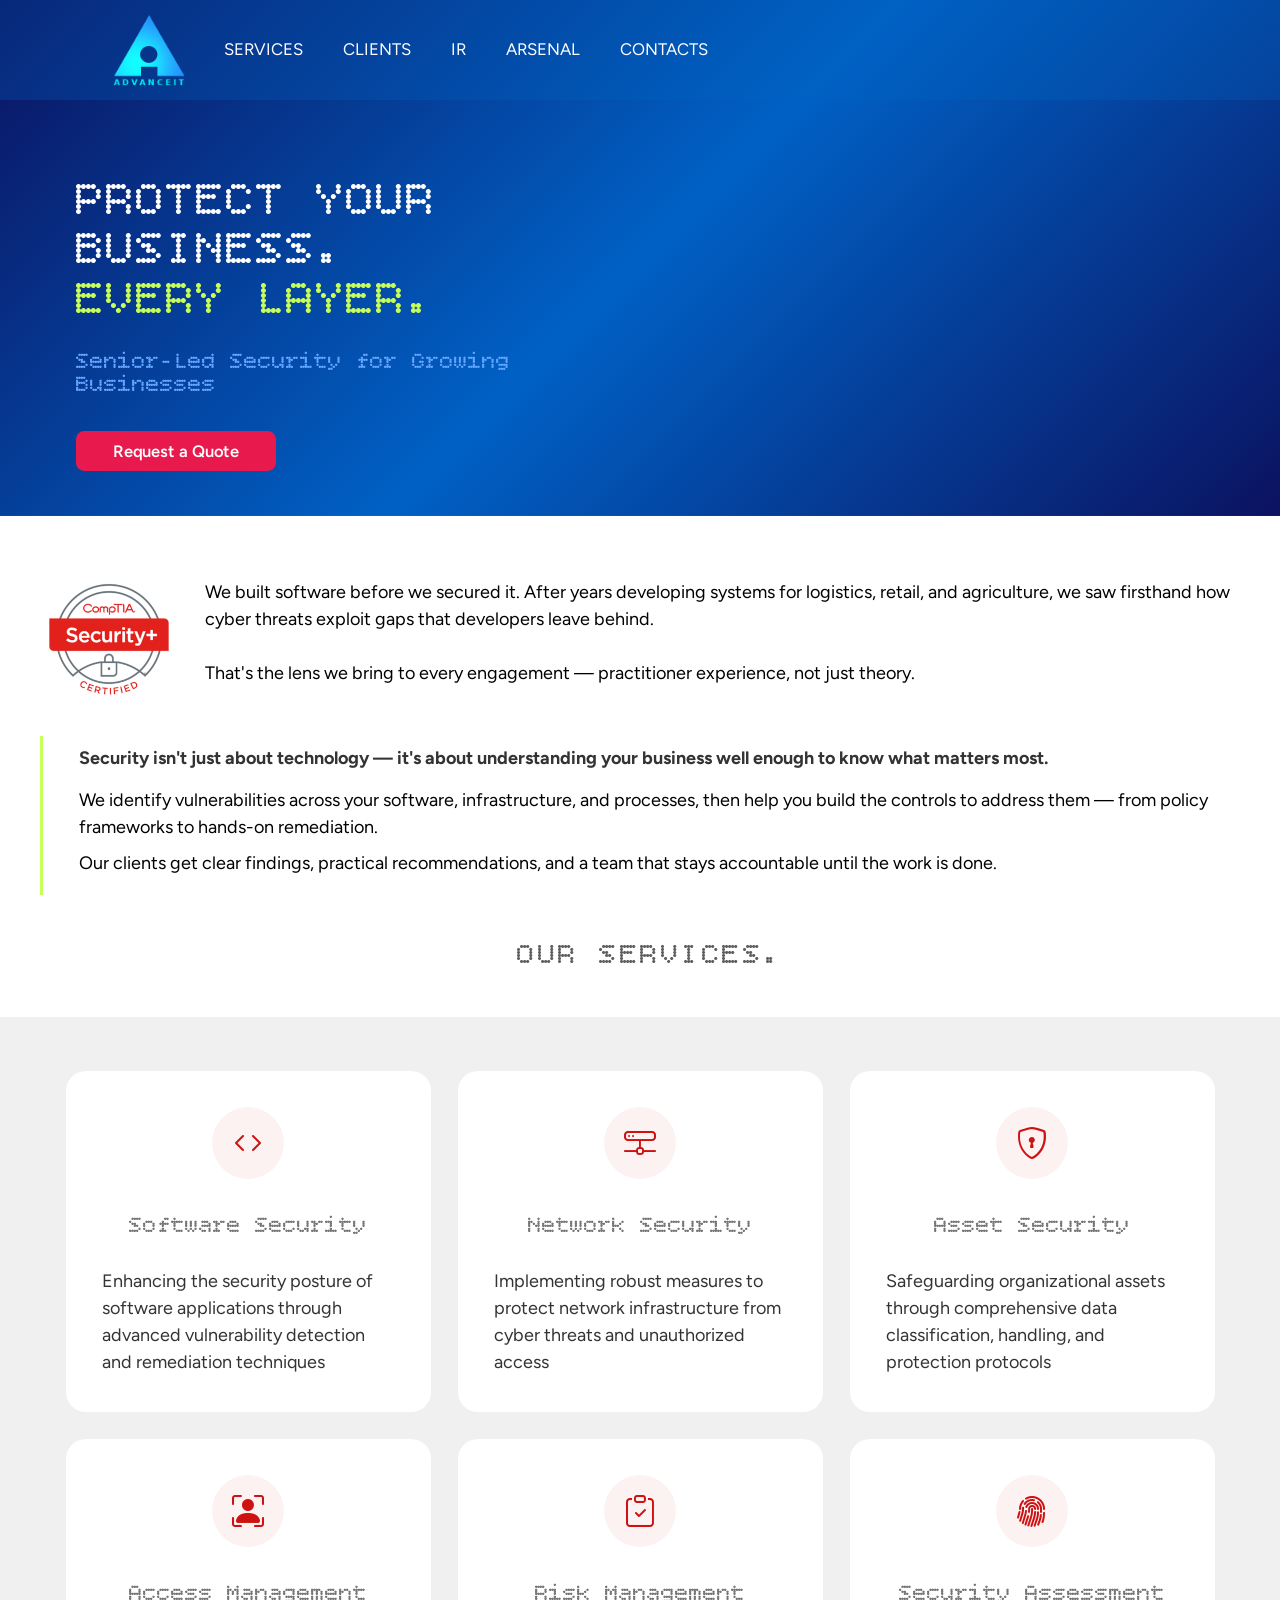
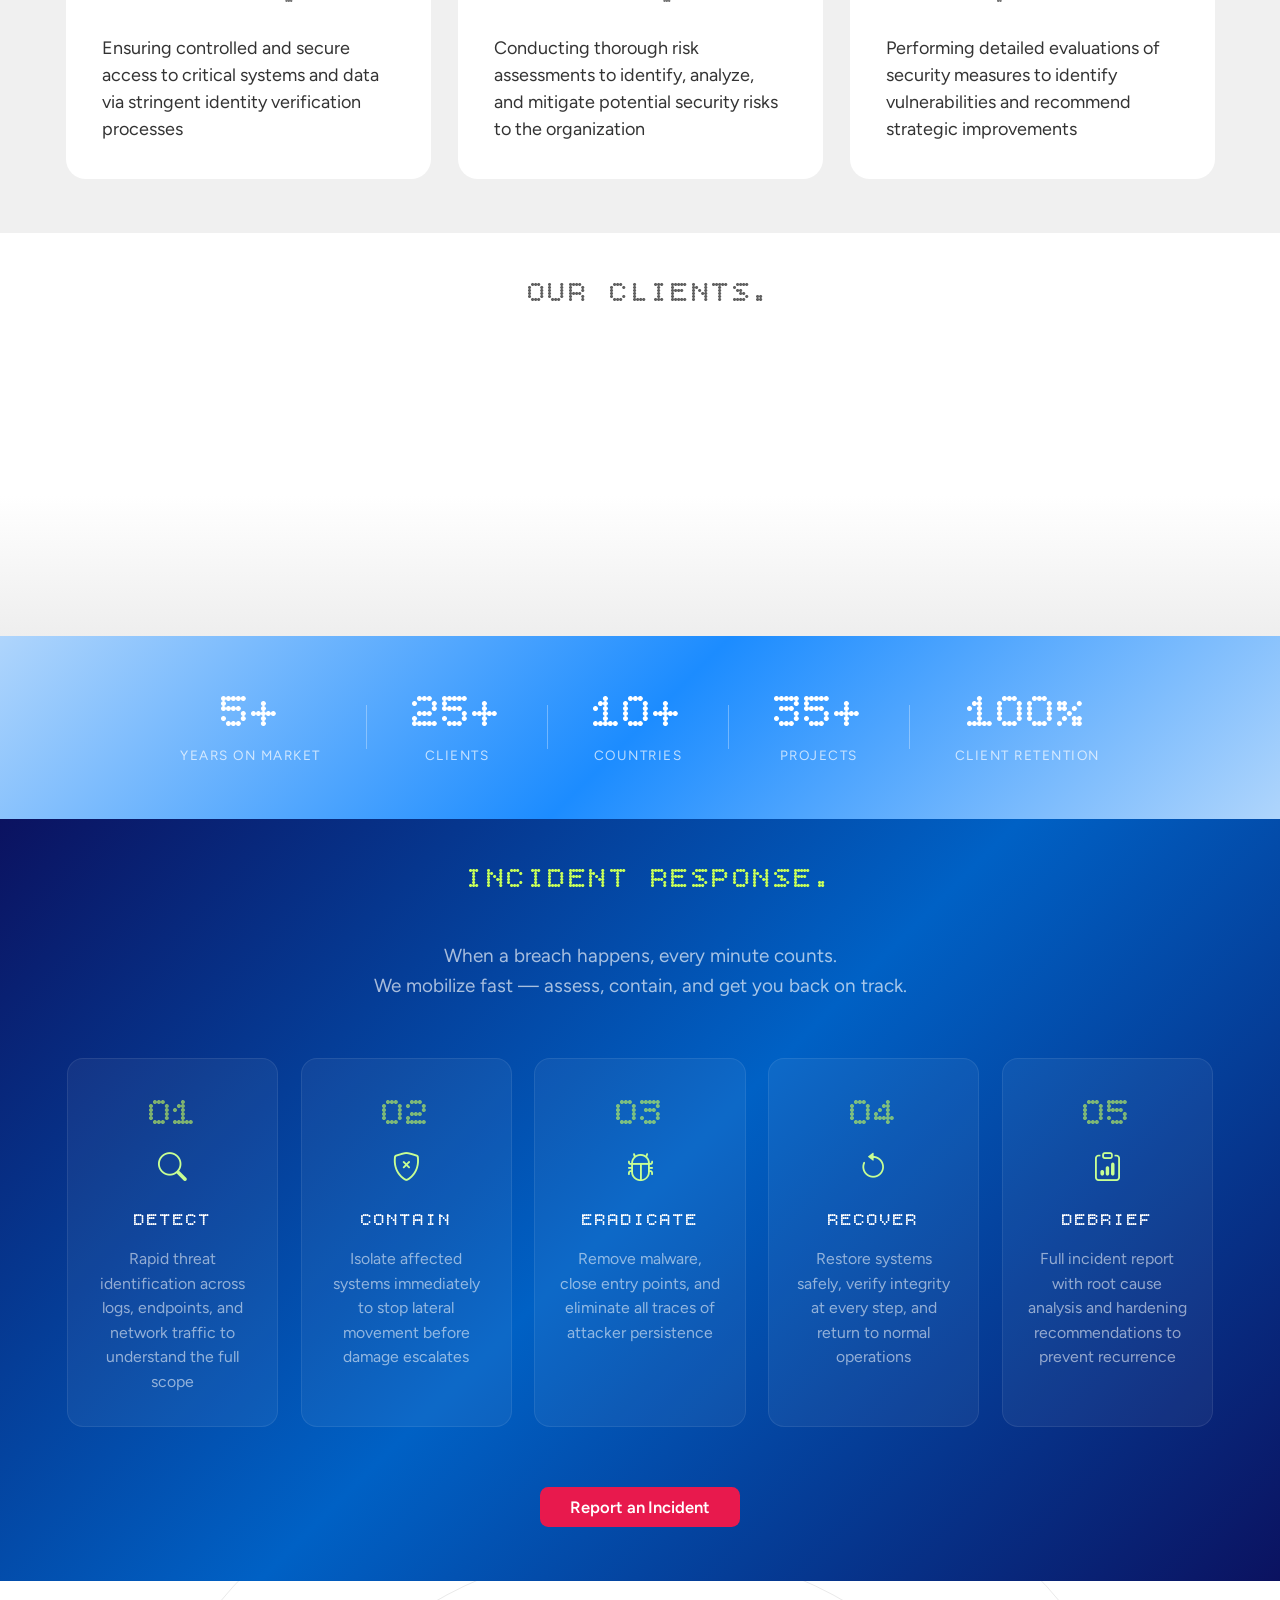
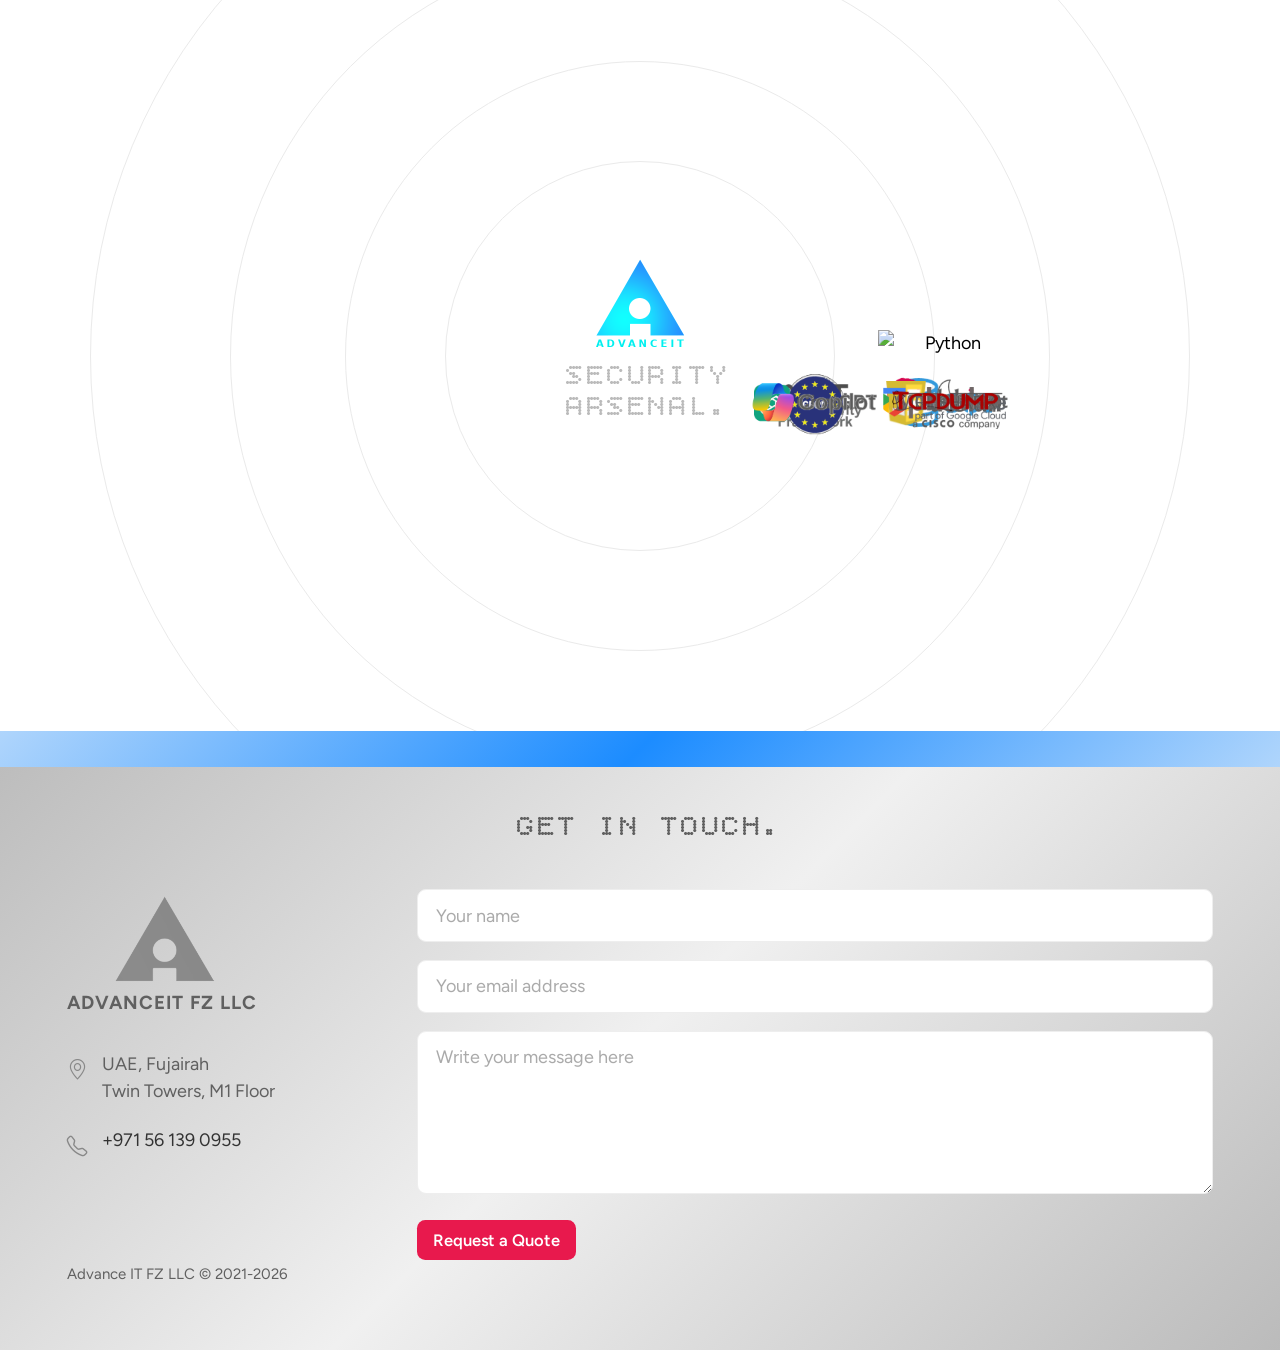
==== index.html @ a7c43dac "Changes" ====
<!DOCTYPE html>
<html lang="en">
<head>
  <meta charset="utf-8">
  <meta name="viewport" content="width=device-width, initial-scale=1.0">
  <title>AdvanceIT — Senior-Led Security Consulting for Growing Businesses</title>
  <meta name="description" content="AdvanceIT — protect your business at every layer. Senior-led cybersecurity consulting: software security, network security, risk management and compliance. Based in UAE.">
  <link rel="icon" type="image/png" href="/static/img/advico.png">
  <link rel="preconnect" href="https://fonts.googleapis.com">
  <link rel="preconnect" href="https://fonts.gstatic.com" crossorigin>
  <link href="https://fonts.googleapis.com/css2?family=Bitcount+Single&family=Figtree:wght@400;600;700&display=swap" rel="stylesheet">
  <link rel="stylesheet" href="https://cdn.jsdelivr.net/npm/bootstrap-icons@1.11.3/font/bootstrap-icons.min.css" integrity="sha384-XGjxtQfXaH2tnPFa9x+ruJTuLE3Aa6LhHSWRr1XeTyhezb4abCG4ccI5AkVDxqC+" crossorigin="anonymous">
  <link rel="stylesheet" href="/css/styles.css">
</head>
<body>

<header>
  <a id="top"></a>
  <div class="fixed-top">
    <nav class="nav-inner" aria-label="Main navigation">
      <a id="logo" href="#top">
        <img src="/static/img/logo-ai2.png" width="80" height="80" alt="AdvanceIT">
      </a>
      <button id="mmenulogo" aria-label="Toggle navigation" aria-expanded="false" aria-controls="mmenu">
        <i class="bi bi-menu-button-wide" aria-hidden="true"></i>
      </button>
      <ul id="mmenu" role="list">
        <li><a href="#services">Services</a></li>
        <li><a href="#clients">Clients</a></li>
        <li><a href="#ir">IR</a></li>
        <li><a href="#tech">Arsenal</a></li>
        <li><a href="#contact">Contacts</a></li>
      </ul>
    </nav>
  </div>
</header>

<main>

  <!-- Hero -->
  <section id="section_main" aria-label="Hero">
    <div class="page-wrapper">
      <div class="page-background">
        <div class="content-wrapper">
          <div class="hero-content">
            <h1 id="main-h1"><span class="hero-white">Protect your business.</span><br>Every layer<span class="cursor" aria-hidden="true">.</span></h1>
            <p id="main-h2">Senior-Led Security for Growing Businesses</p>
            <a href="#sendf" class="request">Request a Quote</a>
          </div>
          <div class="hero-spacer" aria-hidden="true"></div>
        </div>
      </div>
    </div>
  </section>

  <!-- About Us -->
  <section id="about" class="section section0" aria-label="About Us">
    <div class="content-wrapper">
      <div class="about-flex">
        <img src="/static/img/sp.png" class="about-logo" alt="AdvanceIT shield logo">
        <p>We built software before we secured it. After years developing systems for logistics, retail, and agriculture, we saw firsthand how cyber threats exploit gaps that developers leave behind.<br><br>
        That's the lens we bring to every engagement — practitioner experience, not just theory.</p>
      </div>
    </div>
  </section>

  <!-- Mission -->
  <section class="section section1" aria-label="Mission">
    <div class="content-wrapper">
      <p class="core-title">Security isn't just about technology — it's about understanding your business well enough to know what matters most.</p>
      <p class="core-text">We identify vulnerabilities across your software, infrastructure, and processes, then help you build the controls to address them — from policy frameworks to hands-on remediation.</p>
      <p class="core-text">Our clients get clear findings, practical recommendations, and a team that stays accountable until the work is done.</p>
    </div>
  </section>

  <!-- Services -->
  <section id="services" class="section section2" aria-label="Services">
    <div class="title-block center"><h2>Our services<span class="cursor" aria-hidden="true">.</span></h2></div>
    <div class="content-wrapper">
      <div class="content-block">
        <ul class="services-list" role="list">

          <li class="serv">
            <div class="serv-icon"><i class="bi bi-code" aria-hidden="true"></i></div>
            <h3 class="serv-title">Software Security</h3>
            <p class="serv-text">Enhancing the security posture of software applications through advanced vulnerability detection and remediation techniques</p>
          </li>

          <li class="serv">
            <div class="serv-icon"><i class="bi bi-hdd-network" aria-hidden="true"></i></div>
            <h3 class="serv-title">Network Security</h3>
            <p class="serv-text">Implementing robust measures to protect network infrastructure from cyber threats and unauthorized access</p>
          </li>

          <li class="serv">
            <div class="serv-icon"><i class="bi bi-shield-lock" aria-hidden="true"></i></div>
            <h3 class="serv-title">Asset Security</h3>
            <p class="serv-text">Safeguarding organizational assets through comprehensive data classification, handling, and protection protocols</p>
          </li>

          <li class="serv">
            <div class="serv-icon"><i class="bi bi-person-bounding-box" aria-hidden="true"></i></div>
            <h3 class="serv-title">Access Management</h3>
            <p class="serv-text">Ensuring controlled and secure access to critical systems and data via stringent identity verification processes</p>
          </li>

          <li class="serv">
            <div class="serv-icon"><i class="bi bi-clipboard-check" aria-hidden="true"></i></div>
            <h3 class="serv-title">Risk Management</h3>
            <p class="serv-text">Conducting thorough risk assessments to identify, analyze, and mitigate potential security risks to the organization</p>
          </li>

          <li class="serv">
            <div class="serv-icon"><i class="bi bi-fingerprint" aria-hidden="true"></i></div>
            <h3 class="serv-title">Security Assessment</h3>
            <p class="serv-text">Performing detailed evaluations of security measures to identify vulnerabilities and recommend strategic improvements</p>
          </li>

        </ul>
      </div>
    </div>
  </section>

  <!-- Our Clients -->
  <section id="clients" class="section section-clients" aria-label="Our Clients">
    <div class="title-block center"><h2>Our Clients<span class="cursor" aria-hidden="true">.</span></h2></div>
    
    <div class="globe-container">
      <svg id="globe-svg" viewBox="0 0 600 520" aria-hidden="true"></svg>
    </div>
    <div class="stats-bar">
      <div class="stats-inner">
        <div class="stat"><span class="stat-num">5+</span><span class="stat-label">Years on Market</span></div>
        <div class="stat-sep" aria-hidden="true"></div>
        <div class="stat"><span class="stat-num">25+</span><span class="stat-label">Clients</span></div>
        <div class="stat-sep" aria-hidden="true"></div>
        <div class="stat"><span class="stat-num">10+</span><span class="stat-label">Countries</span></div>
        <div class="stat-sep" aria-hidden="true"></div>
        <div class="stat"><span class="stat-num">35+</span><span class="stat-label">Projects</span></div>
        <div class="stat-sep" aria-hidden="true"></div>
        <div class="stat"><span class="stat-num">100%</span><span class="stat-label">Client Retention</span></div>
      </div>
    </div>
  </section>

  <!-- Incident Response -->
  <section id="ir" class="section section-ir" aria-label="Incident Response">
    <div class="ir-inner">
      <div class="title-block center"><h2>Incident Response<span class="cursor" aria-hidden="true">.</span></h2></div>
      <p class="ir-lead center">When a breach happens, every minute counts.<br>We mobilize fast — assess, contain, and get you back on track.</p>
      <ol class="ir-phases">

        <li class="ir-phase">
          <span class="ir-num">01</span>
          <i class="bi bi-search" aria-hidden="true"></i>
          <h3>Detect</h3>
          <p>Rapid threat identification across logs, endpoints, and network traffic to understand the full scope</p>
        </li>

        <li class="ir-phase">
          <span class="ir-num">02</span>
          <i class="bi bi-shield-x" aria-hidden="true"></i>
          <h3>Contain</h3>
          <p>Isolate affected systems immediately to stop lateral movement before damage escalates</p>
        </li>

        <li class="ir-phase">
          <span class="ir-num">03</span>
          <i class="bi bi-bug" aria-hidden="true"></i>
          <h3>Eradicate</h3>
          <p>Remove malware, close entry points, and eliminate all traces of attacker persistence</p>
        </li>

        <li class="ir-phase">
          <span class="ir-num">04</span>
          <i class="bi bi-arrow-counterclockwise" aria-hidden="true"></i>
          <h3>Recover</h3>
          <p>Restore systems safely, verify integrity at every step, and return to normal operations</p>
        </li>

        <li class="ir-phase">
          <span class="ir-num">05</span>
          <i class="bi bi-clipboard-data" aria-hidden="true"></i>
          <h3>Debrief</h3>
          <p>Full incident report with root cause analysis and hardening recommendations to prevent recurrence</p>
        </li>

      </ol>
      <div class="ir-cta center">
        <a href="#sendf" class="request">Report an Incident</a>
      </div>
    </div>
  </section>

  <!-- Security Arsenal -->
  <section id="tech" class="section section5" aria-label="Tools and Technologies">
    
    <div class="orbit-wrap">
      <div class="orbit-scene">
        <div class="title-block center"><h2>Security<br> Arsenal<span class="cursor" aria-hidden="true">.</span></h2></div>
        <!--<div class="orbit-track orbit-track-inner" aria-hidden="true"></div>-->
        <div class="orbit-track orbit-track-outer" aria-hidden="true"></div>
        <div class="orbit-track orbit-track-outer2" aria-hidden="true"></div>
        <div class="orbit-track orbit-track-outer3" aria-hidden="true"></div>
        <div class="orbit-track orbit-track-outer4" aria-hidden="true"></div>
        <div class="orbit-track orbit-track-outer5" aria-hidden="true"></div>
        <div class="orbit-hub" aria-hidden="true">
          <img src="/static/img/logo-ai2.png" alt="">
        </div>
        <!-- inner ring: 5 icons, clockwise 28 s -->
        <div class="orbit-arm orbit-arm--inner orb-d0">
          <div class="orbit-icon"><img src="/static/img/nistrmf-logo.png" alt="NIST RMF"></div>
        </div>
        <div class="orbit-arm orbit-arm--inner orb-d1">
          <div class="orbit-icon"><img src="/static/img/nistcsf-logo.png" alt="NIST CSF"></div>
        </div>
        <div class="orbit-arm orbit-arm--inner orb-d2">
          <div class="orbit-icon"><img src="/static/img/gdpr-logo.png" alt="GDPR"></div>
        </div>
        <div class="orbit-arm orbit-arm--inner orb-d3">
          <div class="orbit-icon"><img src="/static/img/chatgptlogo.png" alt="ChatGPT"></div>
        </div>
        <div class="orbit-arm orbit-arm--inner orb-d4">
          <div class="orbit-icon"><img src="/static/img/copilotlogo.png" alt="Copilot"></div>
        </div>
        <!-- outer ring: 8 icons, counter-clockwise 44 s -->
        <div class="orbit-arm orbit-arm--outer orb-d0">
          <div class="orbit-icon"><img src="/static/img/python-logo.png" alt="Python"></div>
        </div>
        <div class="orbit-arm orbit-arm--outer orb-d5">
          <div class="orbit-icon"><img src="/static/img/sqllogo.png" alt="SQL"></div>
        </div>
        <div class="orbit-arm orbit-arm--outer orb-d6">
          <div class="orbit-icon"><img src="/static/img/deblogo.png" alt="Debian"></div>
        </div>
        <div class="orbit-arm orbit-arm--outer orb-d7">
          <div class="orbit-icon"><img src="/static/img/jslogo.png" alt="JavaScript"></div>
        </div>
        <div class="orbit-arm orbit-arm--outer orb-d8">
          <div class="orbit-icon"><img src="/static/img/chronicle-logo.png" alt="Chronicle"></div>
        </div>
        <div class="orbit-arm orbit-arm--outer orb-d9">
          <div class="orbit-icon"><img src="/static/img/splunk-logo.png" alt="Splunk"></div>
        </div>
        <div class="orbit-arm orbit-arm--outer orb-d10">
          <div class="orbit-icon"><img src="/static/img/wireshark-logo.png" alt="Wireshark"></div>
        </div>
        <div class="orbit-arm orbit-arm--outer orb-d11">
          <div class="orbit-icon"><img src="/static/img/tcpdunp-logo.png" alt="tcpdump"></div>
        </div>
      </div>
    </div>
  </section>

  <!-- Contacts & Form -->
  <section id="contact" class="section section-contact" aria-label="Contact">
    <div class="contact-topper"></div>
    <div class="contact-inner">
      <div class="title-block center"><h2>Get in Touch<span class="cursor" aria-hidden="true">.</span></h2></div>
      <div class="contact-cols">

        <div class="contact-info">
          <p class="contact-company">AdvanceIT FZ LLC</p>
          <div class="contact-detail">
            <i class="bi bi-geo-alt" aria-hidden="true"></i>
            <span>UAE, Fujairah<br>Twin Towers, M1 Floor</span>
          </div>
          <div class="contact-detail">
            <i class="bi bi-telephone" aria-hidden="true"></i>
            <a href="tel:+971561390955">+971 56 139 0955</a>
          </div>
        </div>

        <div class="contact-form-wrap">
          <form id="sendf" name="contact" method="POST" data-netlify="true" data-netlify-honeypot="bot-field">
            <p class="hidden-field"><label>Don't fill this out: <input name="bot-field"></label></p>
            <label for="name" class="sr-only">Name</label>
            <input type="text" name="name" id="name" autocomplete="name" placeholder="Your name" required>
            <label for="email" class="sr-only">Email</label>
            <input type="email" name="email" id="email" autocomplete="email" placeholder="Your email address" required>
            <label for="message" class="sr-only">Message</label>
            <textarea name="message" id="message" placeholder="Write your message here" rows="6" required></textarea>
            <button type="submit">Request a Quote</button>
          </form>
        </div>

      </div>
      <div id="footer"><small>Advance IT FZ LLC &copy; 2021-2026</div>
    </div>
  </section>

</main>




<script src="https://cdn.jsdelivr.net/npm/d3@7.9.0/dist/d3.min.js" integrity="sha384-CjloA8y00+1SDAUkjs099PVfnY2KmDC2BZnws9kh8D/lX1s46w6EPhpXdqMfjK6i" crossorigin="anonymous"></script>
<script src="https://cdn.jsdelivr.net/npm/topojson-client@3.1.0/dist/topojson-client.min.js" integrity="sha384-Ukv1p/xTma6P4/2bY5KzWBw+ydSpXmhCMtyciIQVDJ1RmOxtCYNMF1uXT9T63H67" crossorigin="anonymous"></script>
<script src="/js/main.js"></script>
</body>
</html>
---- css/styles.css ----
/* ── Design tokens ───────────────────────────────────────── */

:root {
  --max-width:     1200px;
  --nav-height:    100px;

  --blue-dark:     #111c7d;
  --blue-nav:      rgb(15, 99, 174);
  --cyan:          #1ccdda;
  --myblue:        #62a3ff;
  --myblue2:       #34a6ff;
  --mygray:        #606060;
  --mymiddlegray:  #888;
  --mylightgray:   #bbb;
  --green-light:   #c8ff93;
  --green-lime:    #c8ff59;
  --lime-underline:#baff7a;
  --red:           #e8194d;
  --accent-color:  #ce1212;
  --contrast-color:#ffffff;
}

/* ── Reset / base ────────────────────────────────────────── */

*, *::before, *::after {
  box-sizing: border-box;
}

html {
  scroll-behavior: smooth;
}

html, body {
  padding: 0;
  margin: 0;
  font-family: 'Figtree', Helvetica, Arial, sans-serif;
  font-size: 18px;
  line-height: 1.5;
}

img {
  max-width: 100%;
  height: auto;
}

a[href],
a[href]:visited {
  color: white;
}

a[href]:not(:hover) {
  text-decoration: none;
}

header, main, footer {
  padding: 0;
}

main {
  padding-bottom: 0em;
}

footer {
  background-color: var(--blue-dark);
  text-align: center;
  color: #fff;
  padding: 0.5em;
}

/* ── Header / nav ────────────────────────────────────────── */

header {
  position: relative;
  z-index: 500;
}

.fixed-top {
  position: fixed;
  inset: 0 0 auto 0;
  z-index: 1030;
  height: var(--nav-height);
  background: rgba(0, 102, 193, 0.28);
}

.nav-inner {
  display: flex;
  align-items: center;
  max-width: var(--max-width);
  height: 100%;
  margin: 0 auto;
  padding: 0 3em;
}

#logo {
  display: flex;
  align-items: center;
  padding: 0px 15px 0;
  flex-shrink: 0;
}

#mmenulogo {
  display: none;
  align-items: center;
  color: var(--cyan);
  background-color: #2b3694;
  border: none;
  padding: .25em .5em;
  border-radius: .25em;
  margin-left: 20px;
  cursor: pointer;
  font-size: 1.2rem;
}

#mmenu {
  display: flex;
  list-style: none;
  margin: 0;
  padding: 0;
}

#mmenu li {
  font-family: 'Figtree', Helvetica, Arial, sans-serif;
  font-size: .93em;
  font-weight: 400;
  position: relative;
  margin: 0 20px;
  text-transform: uppercase;
}

#mmenu li a,
#mmenu li a:active,
#mmenu li a:visited {
  color: #fff;
  text-decoration: none !important;
}

#mmenu li a::before {
  content: "";
  position: absolute;
  height: 3px;
  bottom: -3px;
  left: 0;
  background-color: var(--lime-underline);
  visibility: hidden;
  width: 0;
  transition: width 0.3s ease-in-out;
}

#mmenu li a:hover::before {
  visibility: visible;
  width: 100%;
}

/* ── Hero ────────────────────────────────────────────────── */

#section_main {
  min-height: 200px;
  position: relative;
  width: 100%;
  overflow: hidden;
}

.page-wrapper {
  position: relative;
  background-repeat: no-repeat;
  background-position: 100%;
  background-size: auto 100%;
  background: linear-gradient(135deg, #0b1260 0%, #0061c5 50%, #0b1260 100%);
}

.page-wrapper .page-background {
  padding: 8em 1.5em 2em;
}

.page-background .content-wrapper {
  display: flex;
  align-items: center;
  max-width: var(--max-width);
  margin: 0 auto;
  padding: .5em 0;
}

.hero-content {
  flex: 1;
  text-align: left;
  padding-left: 2em;
}

.hero-spacer {
  flex: 1;
}

h1#main-h1 {
  font-family: 'Bitcount Single', monospace;
  font-weight: 400;
  text-transform: uppercase;
  
  font-size: clamp(1.8rem, 4.3vw, 2.75em);
  color: var(--green-lime);
  line-height: 1;
  padding: .5em 0;
  margin: 0;
}

.hero-white {
  color: #fff;
}

.cursor {

  animation: blink 1.6s step-start infinite;
}

@keyframes blink {
  0%, 100% { opacity: 1; }
  50%       { opacity: 0; }
}

p#main-h2 {
  font-family: 'Bitcount Single', sans-serif;
  font-size: clamp(1.2rem, 3vw, 1.3em);
  color: var(--myblue);
  line-height: 1;
  margin: 0;
}

.request {
  display: inline-block;
  color: #fff;
  padding: 10px 16px;
  background-color: var(--red);
  border-radius: .5em;
  font-weight: 600;
  font-size: 0.92em;
  line-height: 20px;
  letter-spacing: -.006em;
  transition: all .2s ease-in-out;
  width: 200px;
  text-align: center;
  margin-top: 2em;
}

.request:hover {
  color: #fff;
}

/* ── Utility ─────────────────────────────────────────────── */

.line-block {
  width: 50%;
  height: 1px;
  background-color: var(--green-lime);
  margin: 5px auto !important;
}

.top25em   { margin-top: 2.5em !important; }
.bottom2em { margin-bottom: 2em !important; }

.center {
  text-align: center;
}

/* ── Section titles ──────────────────────────────────────── */

.title-block h2 {
  padding: 1.5em 1.5em 1.5em 2.2em;
  font-family: 'Bitcount Single', monospace;
  font-weight: 400;
  text-transform: uppercase;
  font-size: 1.7em;
  letter-spacing: 2.5px;
  line-height: 1;
  margin: 0;
  color: var(--mygray);
}

.text-block h3 {
  font-family: 'Bitcount Single', sans-serif;
  margin: 1em 0;
}

/* ── Section 0 — About Us ────────────────────────────────── */

.section0 {
  padding: 3em 1.5em 1.5em;
}

.section0 .content-wrapper {
  max-width: var(--max-width);
  margin: 0 auto;
  padding: .5em 0 .5em .5em;
}

.about-flex {
  display: flex;
  align-items: flex-start;
  gap: 2em;
}

.about-logo {
  width: 120px;
  flex-shrink: 0;
}

.about-flex p {
  margin: 0;
  font-size: 1em;
  line-height: 1.5;
}

/* ── Section 1 — Mission ─────────────────────────────────── */

.section1 {
  padding: 0 1.5em;
}

.section1 .content-wrapper {
  border-left: 3px solid var(--green-lime);
  max-width: var(--max-width);
  margin: 0 auto;
  padding: .5em 0 .5em 2em;
}

.core-title {
  line-height: 1.5;
  font-weight: bold;
  font-size: 1em;
  color: #333;
  margin: 0 0 15px;
}

.core-text {
  font-size: 1em;
  line-height: 1.5;
  margin: 0 0 .5em;
}

/* ── Section 2 — Services ────────────────────────────────── */

.section2 .content-wrapper {
  background-color: #f0f0f0;
  padding: .5em 0;
}

.section2 .content-block {
  max-width: var(--max-width);
  margin: 2.5em auto;
}

.services-list {
  display: grid;
  grid-template-columns: repeat(auto-fit, minmax(280px, 365px));
  gap: 1.5rem;
  justify-content: center;
  list-style: none;
  padding: 0;
  margin: 0;
}

.serv {
  position: relative;
  padding: 2em;
  border-radius: 20px;
  text-align: left;
  background-color: #fff;
  transition: transform 500ms ease-out;
}

.serv .serv-icon {
  text-align: center;
  width: 100%;
  display: flex;
  align-items: center;
  justify-content: center;
}

.serv .serv-icon i {
  color: var(--accent-color);
  font-size: 32px;
  margin-bottom: 30px;
  background: color-mix(in srgb, var(--accent-color), transparent 95%);
  border-radius: 50px;
  display: flex;
  align-items: center;
  justify-content: center;
  width: 72px;
  height: 72px;
  transition: 0.3s;
}

.serv:hover .serv-icon i {
  color: var(--contrast-color);
  background: var(--accent-color);
}

.serv:hover .serv-title {
  color: var(--accent-color);
}

.serv-title {
  font-size: 1.3em;
  font-weight: 400;
  line-height: 1.5;
  padding-bottom: 1em;
  text-align: center;
  font-family: 'Bitcount Single', monospace;
  color: #777;
  margin: 0;
}

.serv-text {
  font-size: 1em;
  line-height: 1.5;
  color: #333;
  margin: 0;
}

.serv::before {
  position: absolute;
  content: "";
  inset: auto 0 0 0;
  border-bottom: 20px solid #eaeaea;
  border-bottom-left-radius: 20px;
  border-bottom-right-radius: 20px;
  transform: scaleX(0);
  transition: transform 400ms ease-out;
  will-change: transform;
}

.serv:hover::before {
  transform: scaleX(1);
}

.serv:hover {
  transform: translateY(-10px);
  cursor: pointer;
}

/* ── Section 5 — Tools & Technologies (orbit) ───────────── */

.section5 {
  text-align: center;
  background-color: #fff;
  padding-bottom: 0em;
}

.orbit-wrap {
  padding: 0em 1.5em 0em;
  overflow: hidden;
}

.orbit-scene {
  position: relative;
  width: 800px;
  height: 750px;
  margin: 0 auto;
}

.orbit-scene .title-block h2 {
  position: absolute;
  top: 55%;
  left: 51%;
  transform: translate(-50%, -50%);
  z-index: 11;
  padding: 0;
  white-space: nowrap;
  color: var(--mylightgray);
}

.orbit-track {
  position: absolute;
  top: 50%;
  left: 50%;
  transform: translate(-50%, -50%);
  border: 1px solid #eaeaea;
  border-radius: 50%;
}
.orbit-track-inner { width: 200px; height: 200px; }
.orbit-track-outer { width: 390px; height: 390px; }
.orbit-track-outer2 { width: 590px; height: 590px; }
.orbit-track-outer3 { width: 820px; height: 820px; }
.orbit-track-outer4 { width: 1100px; height: 1100px; }
.orbit-track-outer5 { width: 1500px; height: 1500px; }

.orbit-hub {
  position: absolute;
  top: 43%;
  left: 50%;
  transform: translate(-50%, -50%);
  width: 100px;
  height: 100px;
  display: flex;
  align-items: center;
  justify-content: center;
  z-index: 10;
}

.orbit-arm {
  position: absolute;
  top: 50%;
  left: 50%;
  height: 52px;
  margin-top: -26px;
  transform-origin: 0 50%;
}
.orbit-arm--inner {
  width: 250px;
  animation: arm-cw 28s linear infinite;
  animation-delay: var(--orb-delay, 0s);
}
.orbit-arm--outer {
  width: 380px;
  animation: arm-ccw 44s linear infinite;
  animation-delay: var(--orb-delay, 0s);
}

.orbit-icon {
  position: absolute;
  right: 0;
  top: 0;
  width: 150px;
  height: 150px;
  display: flex;
  align-items: center;
  justify-content: center;
  padding: 8px;
  overflow: hidden;
}
.orbit-icon img {
  width: 150px;
  height: 150px;
  object-fit: contain;
}
.orbit-arm--inner .orbit-icon {
  animation: icon-ccw 28s linear infinite;
  animation-delay: var(--orb-delay, 0s);
}
.orbit-arm--outer .orbit-icon {
  animation: icon-cw 44s linear infinite;
  animation-delay: var(--orb-delay, 0s);
}

@keyframes arm-cw   { to { transform: rotate( 360deg); } }
@keyframes arm-ccw  { to { transform: rotate(-360deg); } }
@keyframes icon-ccw { to { transform: rotate(-360deg); } }
@keyframes icon-cw  { to { transform: rotate( 360deg); } }

/* animation-delay values — replaces inline style="--orb-delay:Xs" */
.orb-d0  { --orb-delay:    0s; }
.orb-d1  { --orb-delay:  -5.6s; }
.orb-d2  { --orb-delay: -11.2s; }
.orb-d3  { --orb-delay: -16.8s; }
.orb-d4  { --orb-delay: -22.4s; }
.orb-d5  { --orb-delay:  -5.5s; }
.orb-d6  { --orb-delay:  -11s;  }
.orb-d7  { --orb-delay: -16.5s; }
.orb-d8  { --orb-delay:  -22s;  }
.orb-d9  { --orb-delay: -27.5s; }
.orb-d10 { --orb-delay:  -33s;  }
.orb-d11 { --orb-delay: -38.5s; }

@media (prefers-reduced-motion: reduce) {
  .orbit-arm, .orbit-icon { animation-play-state: paused; }
}

@media (max-width: 560px) {
  .orbit-scene {
    transform: scale(0.58);
    transform-origin: top center;
    margin-bottom: -195px;
  }
}

/* ── Section IR — Incident Response ─────────────────────── */

.section-ir {
  background: linear-gradient(135deg, #0b1260 0%, #0061c5 50%, #0b1260 100%);
  color: #fff;
}

.ir-inner {
  max-width: var(--max-width);
  margin: 0 auto;
  padding: 0 1.5em 3em;
}

.section-ir .title-block h2 {
  color: var(--green-lime);
}

.ir-lead {
  font-size: 1.05em;
  color: rgba(255,255,255,.65);
  max-width: 580px;
  margin: 0 auto 3em;
  line-height: 1.6;
}

.ir-phases {
  display: flex;
  gap: 1.25rem;
  list-style: none;
  padding: 0;
  margin: 0 0 1.5em;
}

.ir-phase {
  flex: 1;
  background: rgba(255,255,255,.05);
  border: 1px solid rgba(255,255,255,.08);
  border-radius: 16px;
  padding: 2em 1.25em 1.75em;
  text-align: center;
  transition: background 0.3s ease, border-color 0.3s ease;
}

.ir-phase:hover {
  background: rgba(255,255,255,.1);
  border-color: rgba(200,255,147,.25);
}

.ir-num {
  display: block;
  font-family: 'Bitcount Single', monospace;
  font-size: 2.2em;
  color: var(--green-lime);
  line-height: 1;
  margin-bottom: .3em;
  opacity: .6;
}

.ir-phase i {
  font-size: 1.6em;
  color: var(--green-light);
  display: block;
  margin-bottom: .6em;
}

.ir-phase h3 {
  font-family: 'Bitcount Single', monospace;
  font-size: 1.05em;
  font-weight: 400;
  text-transform: uppercase;
  letter-spacing: 2px;
  color: #fff;
  margin: 0 0 .6em;
}

.ir-phase p {
  font-size: .88em;
  color: rgba(255,255,255,.55);
  line-height: 1.55;
  margin: 0;
}

.ir-cta {
  margin: 0;
}

@media (max-width: 860px) {
  .ir-phases {
    flex-wrap: wrap;
  }
  .ir-phase {
    flex: 1 1 calc(50% - 1.25rem);
  }
}

@media (max-width: 480px) {
  .ir-phase {
    flex: 1 1 100%;
  }
}


/* ── Section Clients — Globe + Stats ────────────────────── */

.section-clients {
  background-color: #fff;
  overflow-x: hidden;
}

.globe-container {
  position: relative;
  height: 280px;
  overflow: hidden;
  cursor: grab;
  background: linear-gradient(to top, #eee 0%, #ffffff 50%);
}
.globe-container:active { cursor: grabbing; }

#globe-svg {
  display: block;
  margin: 0 auto;
  width: 600px;
  height: 520px;
}

.stats-bar {
  background: linear-gradient(135deg, #afd5fc 0%, #1c8cff 50%, #afd5fc 100%);
  padding: 2.5em 1.5em;
}

.stats-inner {
  display: flex;
  align-items: center;
  justify-content: center;
  max-width: var(--max-width);
  margin: 0 auto;
  flex-wrap: wrap;
}

.stat {
  display: flex;
  flex-direction: column;
  align-items: center;
  padding: .5em 2.5em;
  text-align: center;
}

.stat-num {
  font-family: 'Bitcount Single', monospace;
  font-size: 2.75em;
  color: var(--contrast-color);
  line-height: 1;
  font-weight: 400;
}

.stat-label {
  font-size: .75em;
  color: rgba(255,255,255,.70);
  text-transform: uppercase;
  letter-spacing: 1.5px;
  margin-top: .4em;
  white-space: nowrap;
}

.stat-sep {
  width: 1px;
  height: 44px;
  background: rgba(255,255,255,.32);
  flex-shrink: 0;
}

@media (max-width: 920px) {
  .stat-sep { display: none; }
  .stat { flex: 1 1 33%; padding: .75em 1em; }
}

@media (max-width: 480px) {
  .stat { flex: 1 1 50%; }
}

/* ── Section 6 — Contacts ────────────────────────────────── */

/* ── Section — Contacts & Form ───────────────────────────── */

.section-contact {
  background: linear-gradient(135deg, #bbb 0%, #f0f0f0 50%, #bbb 100%);
  color: var(--mygray);
}

.section-contact .title-block h2 {
  color: var(--mygray);
}

.contact-topper {
  background: linear-gradient(135deg, #afd5fc 0%, #1c8cff 50%, #afd5fc 100%);
  
  height: 2em;
}

.contact-inner {
  max-width: var(--max-width);
  margin: 0 auto;
  padding: 0 1.5em 3.5em;
}

.contact-cols {
  display: flex;
  gap: 5em;
  align-items: flex-start;
  margin-top: 0em;
}

.contact-info {
  flex: 0 0 260px;
  padding-top: .5em;
  background: url("/static/img/advico2.png") no-repeat 30% 0%;
  padding-top: 100px;
}

.contact-company {
  font-weight: 700;
  font-size: 1.05em;
  text-transform: uppercase;
  letter-spacing: 1px;
  margin: 0 0 1.75em;
}

.contact-detail {
  display: flex;
  align-items: flex-start;
  gap: .75em;
  margin-bottom: 1.25em;
  font-size: 1em;
  line-height: 1.5;
}

.contact-detail i {
  font-size: 1.15em;
  color: var(--mymiddlegray);
  margin-top: .18em;
  flex-shrink: 0;
}

.contact-detail a[href],
.contact-detail a[href]:visited {
  color: #333;
}

.contact-form-wrap {
  flex: 1;
}

.contact-form-wrap form {
  padding: 0;
}

.sr-only {
  position: absolute;
  width: 1px; height: 1px;
  padding: 0; margin: -1px;
  overflow: hidden;
  clip: rect(0,0,0,0);
  white-space: nowrap;
  border: 0;
}

.contact-form-wrap input,
.contact-form-wrap textarea {
  width: 100%;
  padding: .8em 1em;
  margin-bottom: 1em;
  font-size: 1rem;
  font-family: 'Figtree', Helvetica, Arial, sans-serif;
  border-radius: .5em;
  border: 1px solid #eee;
  background: #fff;
  color: #333;
}

.contact-form-wrap input::placeholder,
.contact-form-wrap textarea::placeholder {
  color: #aaa;
}

.contact-form-wrap button {
  width: auto;
  padding: 10px 16px;
  font-size: 0.92em;
  line-height: 20px;
  letter-spacing: -.006em;
  font-family: 'Figtree', Helvetica, Arial, sans-serif;
  font-weight: 600;
  border-radius: .5em;
  border: none;
  background-color: var(--red);
  color: #fff;
  cursor: pointer;
  transition: all .2s ease-in-out;
}

.contact-form-wrap button:hover {
  background-color: #c0102f;
}

.hidden-field {
  display: none;
}

/* ── Responsive ──────────────────────────────────────────── */

@media (max-width: 1315px) {
  .page-wrapper { background-position: 0%; }
}

@media (max-width: 1050px) {
  .page-wrapper { background-position: 20%; }
}

@media (max-width: 915px) {
  .page-wrapper { background-position: 30%; }
}

@media (max-width: 600px) {
  #mmenulogo { display: inline-flex; }

  #mmenu {
    display: none;
    position: absolute;
    top: var(--nav-height);
    left: 0;
    right: 0;
    flex-direction: column;
    background-color: #366dc7;
    padding: .5em 1.5em 1em;
    
  }

  #mmenu.open {
    display: flex;
  }

  #mmenu li {
    margin: 0;
    padding: 12px 0;
  }

  .about-flex {
    flex-direction: column;
    align-items: center;
  }

  .about-flex p {
    padding: 0;
  }

  .page-wrapper { background-position: 100%; }

  .contact-cols {
    flex-direction: column;
    gap: 2em;
  }

  .contact-info {
    flex: none;
    width: 100%;
    text-align: center;
  }

  .contact-detail {
    justify-content: center;
  }
}
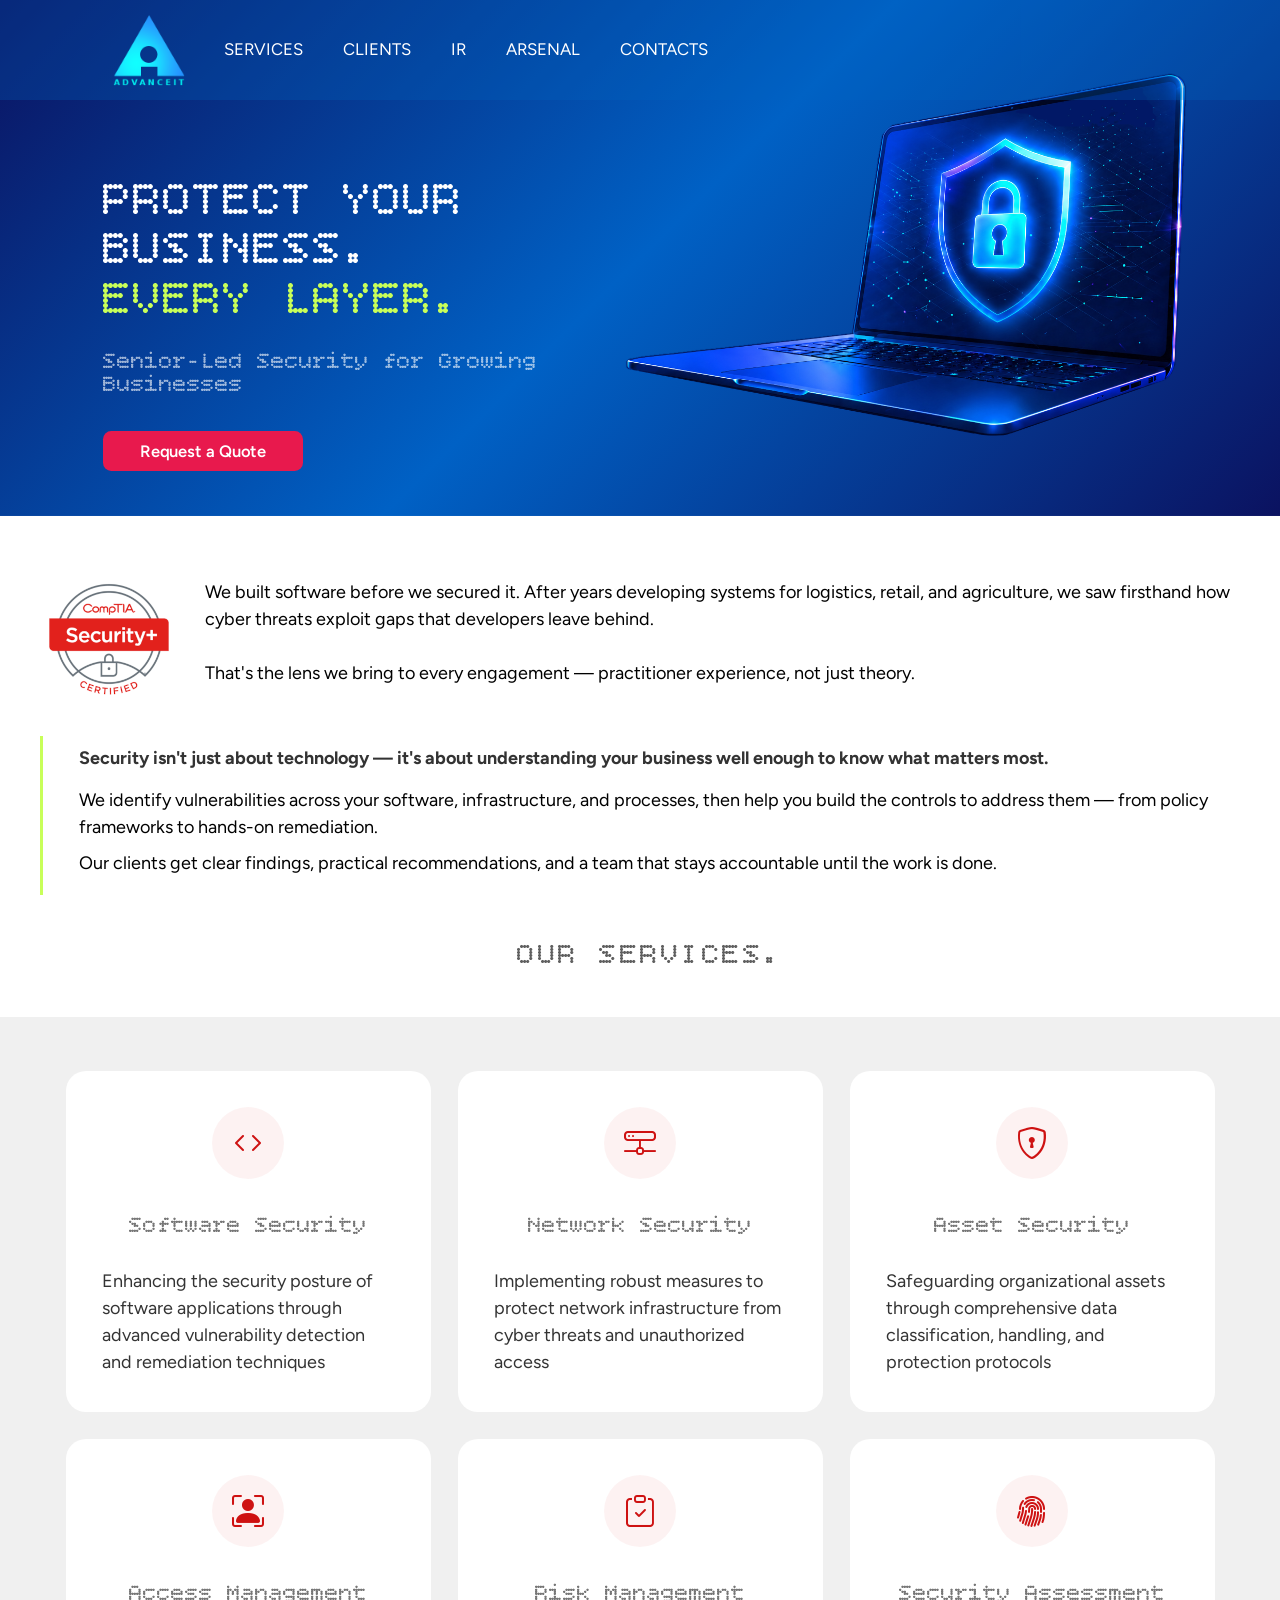
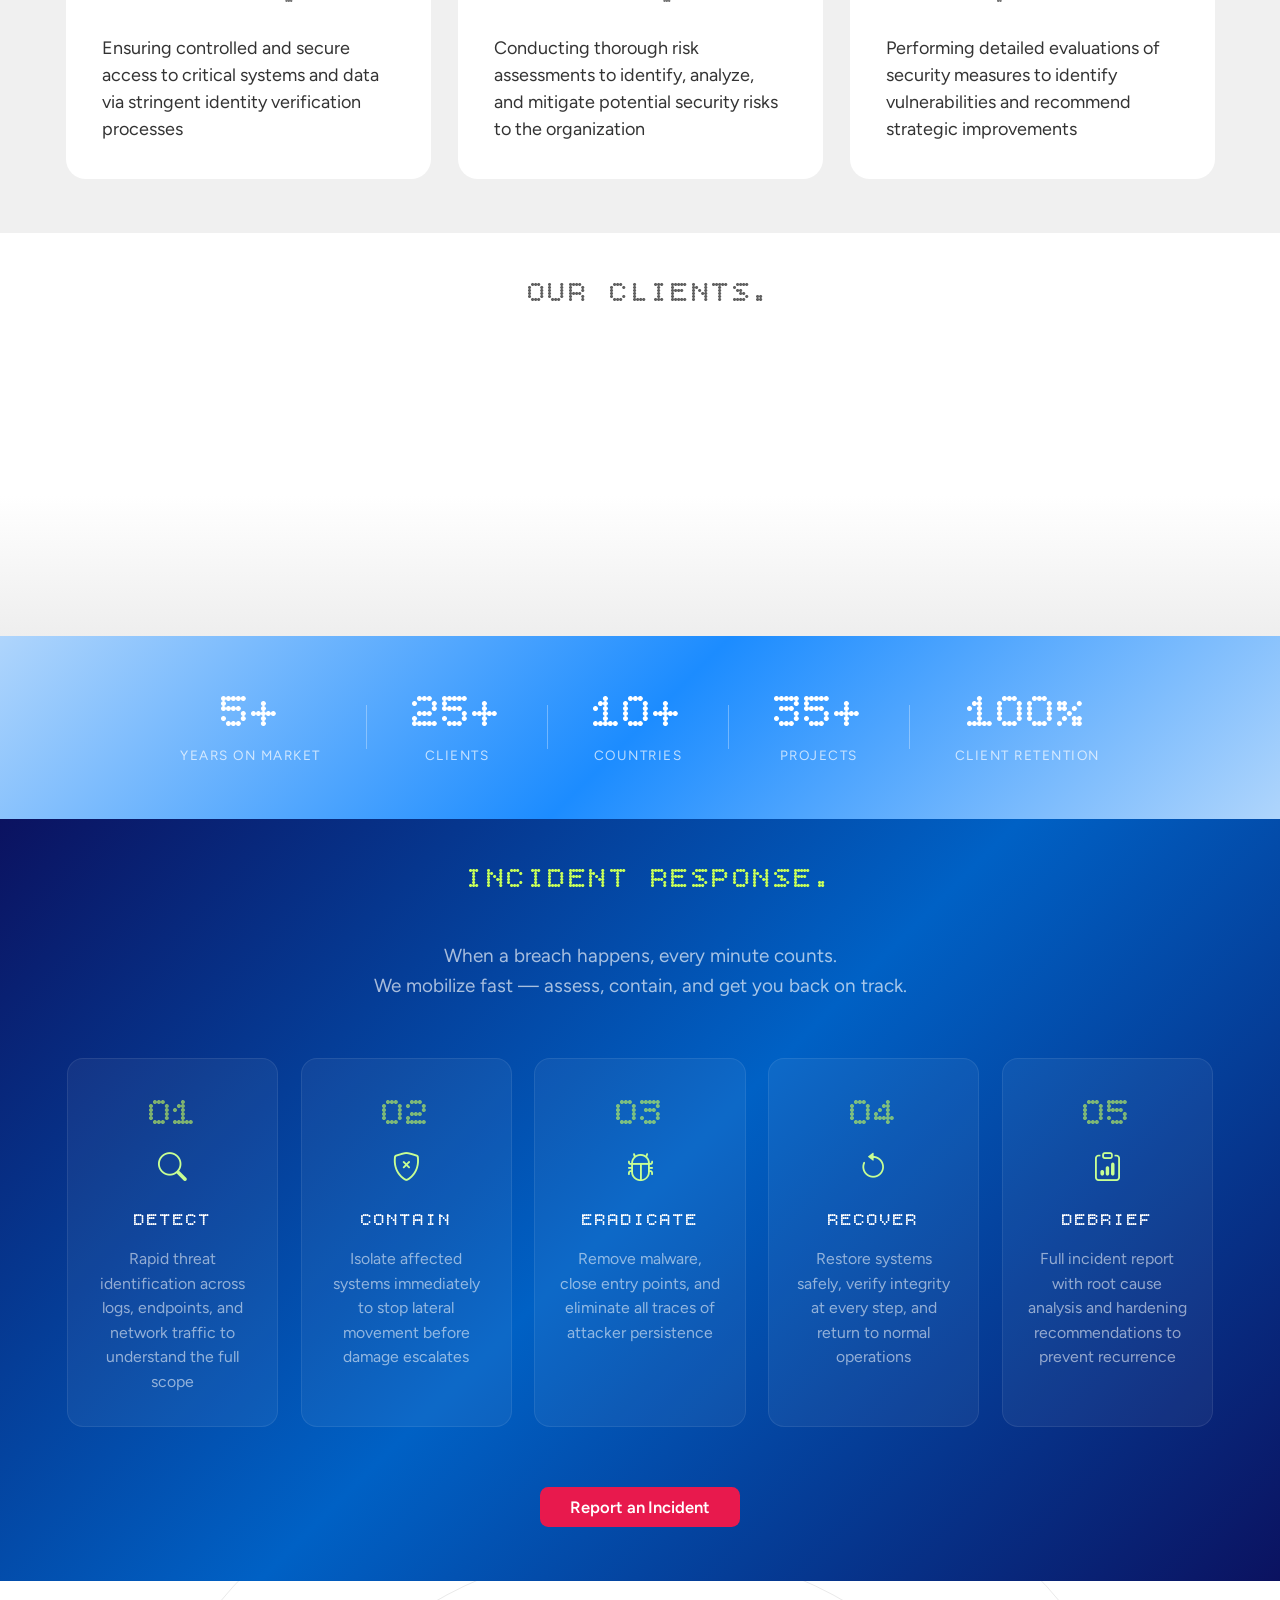
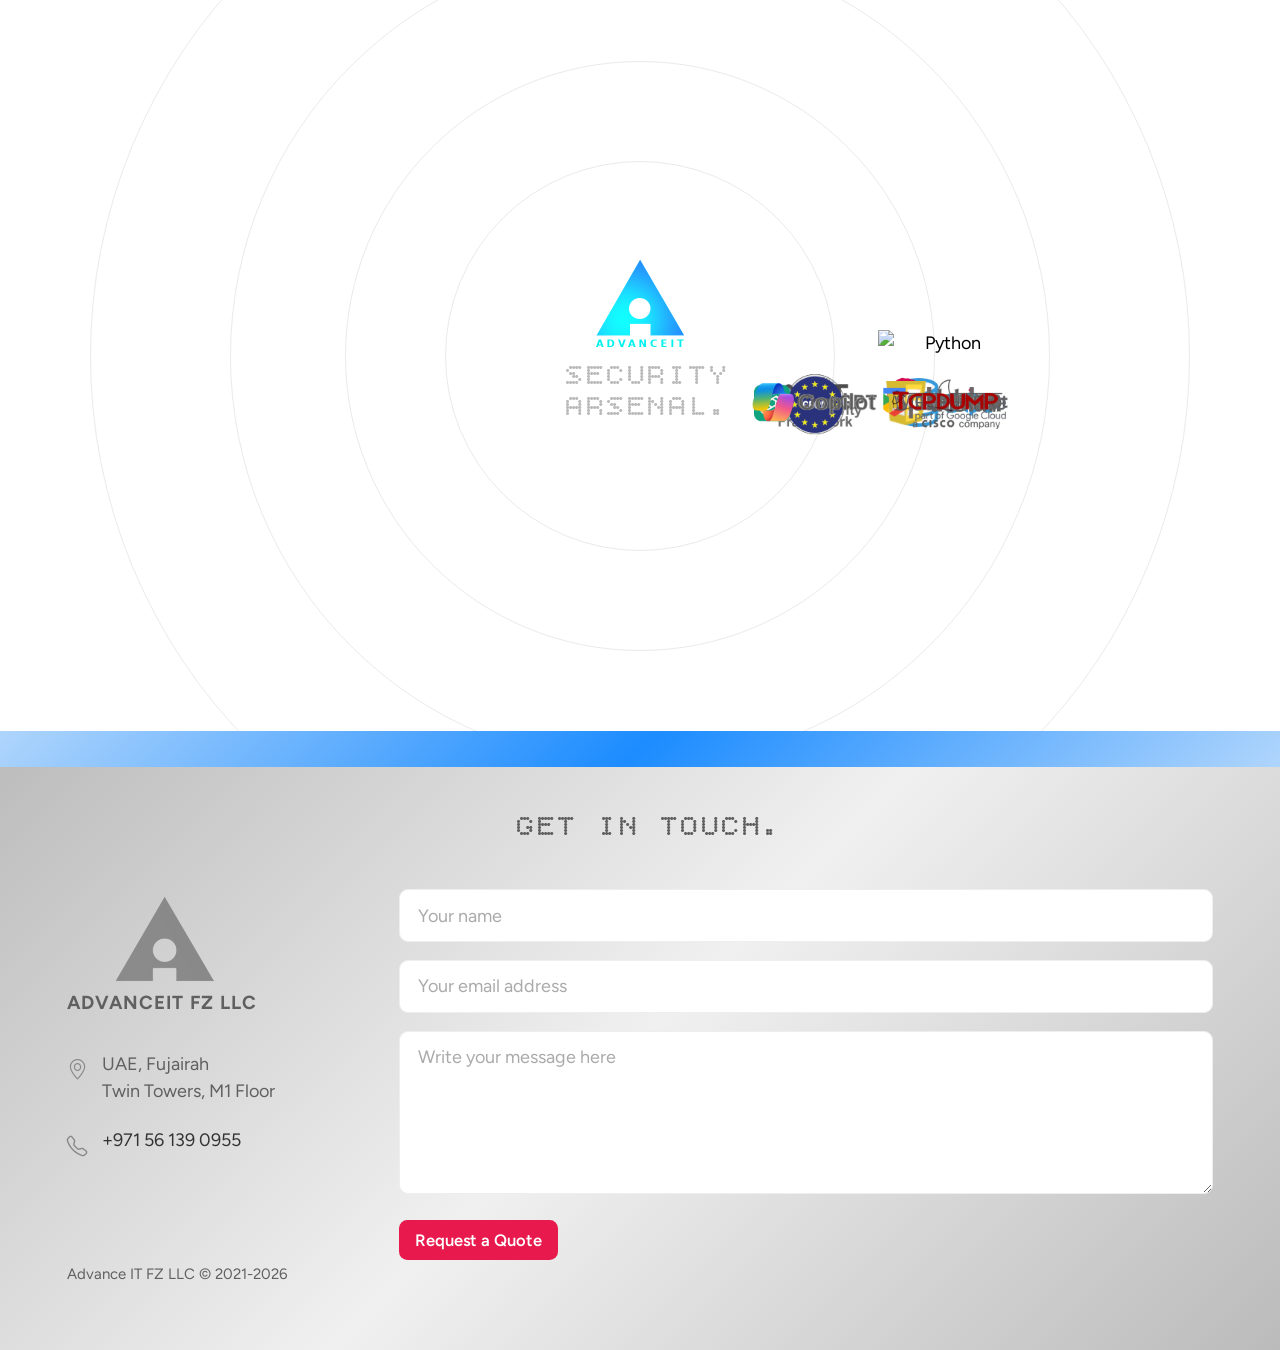
==== commit 7f177c00: "Css6" ====
--- a/index.html
+++ b/index.html
@@ -57,8 +57,8 @@
   <section id="about" class="section section0" aria-label="About Us">
     <div class="content-wrapper">
       <div class="about-flex">
-        <img src="/static/img/sp.png" class="about-logo" alt="AdvanceIT shield logo">
-        <p>We built software before we secured it. After years developing systems for logistics, retail, and agriculture, we saw firsthand how cyber threats exploit gaps that developers leave behind.<br><br>
+        <img src="/static/img/sp.png" class="about-logo" alt="CompTIA Security Plus Certified">
+        <p class="missn">We built software before we secured it. After years developing systems for logistics, retail, and agriculture, we saw firsthand how cyber threats exploit gaps that developers leave behind.<br><br>
         That's the lens we bring to every engagement — practitioner experience, not just theory.</p>
       </div>
     </div>
--- a/css/styles.css
+++ b/css/styles.css
@@ -166,10 +166,11 @@
   background-position: 100%;
   background-size: auto 100%;
   background: linear-gradient(135deg, #0b1260 0%, #0061c5 50%, #0b1260 100%);
+
 }
 
 .page-wrapper .page-background {
-  padding: 8em 1.5em 2em;
+  padding: 0em;
 }
 
 .page-background .content-wrapper {
@@ -177,7 +178,11 @@
   align-items: center;
   max-width: var(--max-width);
   margin: 0 auto;
-  padding: .5em 0;
+  padding: 8.5em 1.5em 2.5em;
+      background-image: url(/static/img/mainbg.png);
+    background-size: auto 100%;
+    background-repeat: no-repeat;
+    background-position: right 1.5em center;
 }
 
 .hero-content {
@@ -195,7 +200,7 @@
   font-weight: 400;
   text-transform: uppercase;
   
-  font-size: clamp(1.8rem, 4.3vw, 2.75em);
+  font-size: clamp(2.2rem, 4.3vw, 2.75rem);
   color: var(--green-lime);
   line-height: 1;
   padding: .5em 0;
@@ -219,7 +224,7 @@
 p#main-h2 {
   font-family: 'Bitcount Single', sans-serif;
   font-size: clamp(1.2rem, 3vw, 1.3em);
-  color: var(--myblue);
+  color: #ffffff9c;
   line-height: 1;
   margin: 0;
 }
@@ -263,7 +268,7 @@
 /* ── Section titles ──────────────────────────────────────── */
 
 .title-block h2 {
-  padding: 1.5em 1.5em 1.5em 2.2em;
+  padding: 1.5em .5em 1.5em 1.2em;
   font-family: 'Bitcount Single', monospace;
   font-weight: 400;
   text-transform: uppercase;
@@ -778,14 +783,13 @@
 
 .contact-cols {
   display: flex;
-  gap: 5em;
+  gap: 4em;
   align-items: flex-start;
   margin-top: 0em;
 }
 
 .contact-info {
   flex: 0 0 260px;
-  padding-top: .5em;
   background: url("/static/img/advico2.png") no-repeat 30% 0%;
   padding-top: 100px;
 }
@@ -892,8 +896,7 @@
 @media (max-width: 915px) {
   .page-wrapper { background-position: 30%; }
 }
-
-@media (max-width: 600px) {
+@media (max-width: 750px) {
   #mmenulogo { display: inline-flex; }
 
   #mmenu {
@@ -917,17 +920,47 @@
     padding: 12px 0;
   }
 
+}
+@media (max-width: 660px) {
+  .page-background .content-wrapper {
+    background-position: right 0px center;
+    background-size: auto 90%;
+  }
+}
+
+@media (max-width: 600px) {
+
   .about-flex {
     flex-direction: column;
     align-items: center;
   }
 
+  .about-flex .about-logo {
+    order: 2;
+  }
+
   .about-flex p {
+    order: 1;
     padding: 0;
   }
 
   .page-wrapper { background-position: 100%; }
 
+  .page-background .content-wrapper {
+    background-position: right -215px center;
+    background-size: auto 90%;
+  }
+  .hero-content {
+  padding-left: 1em;
+  }
+
+  .section0 {
+    padding: 1.5em 2.5em 1.5em;
+  }
+
+  .section0 .content-wrapper {
+  padding: .5em 0 .5em 0;
+  }
   .contact-cols {
     flex-direction: column;
     gap: 2em;
@@ -937,6 +970,7 @@
     flex: none;
     width: 100%;
     text-align: center;
+    background: url(/static/img/advico2.png) no-repeat 50% 0%;
   }
 
   .contact-detail {
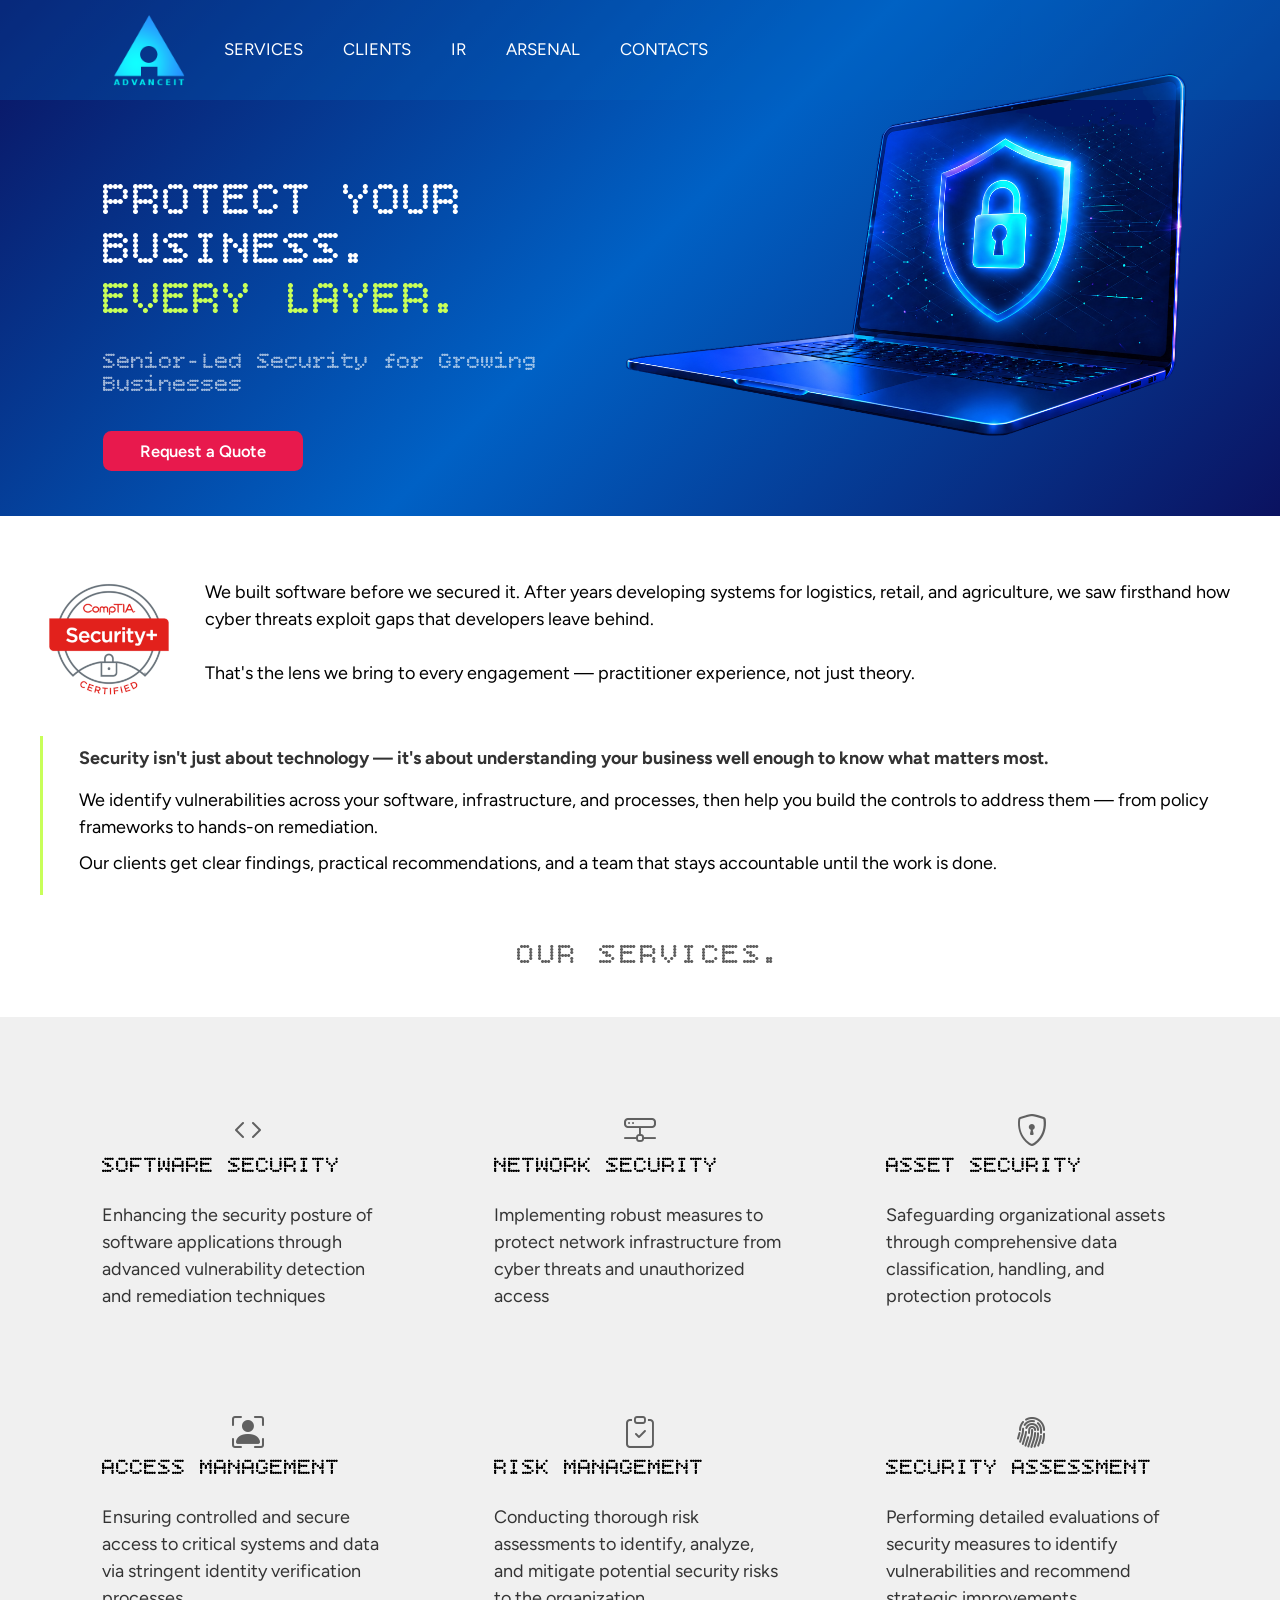
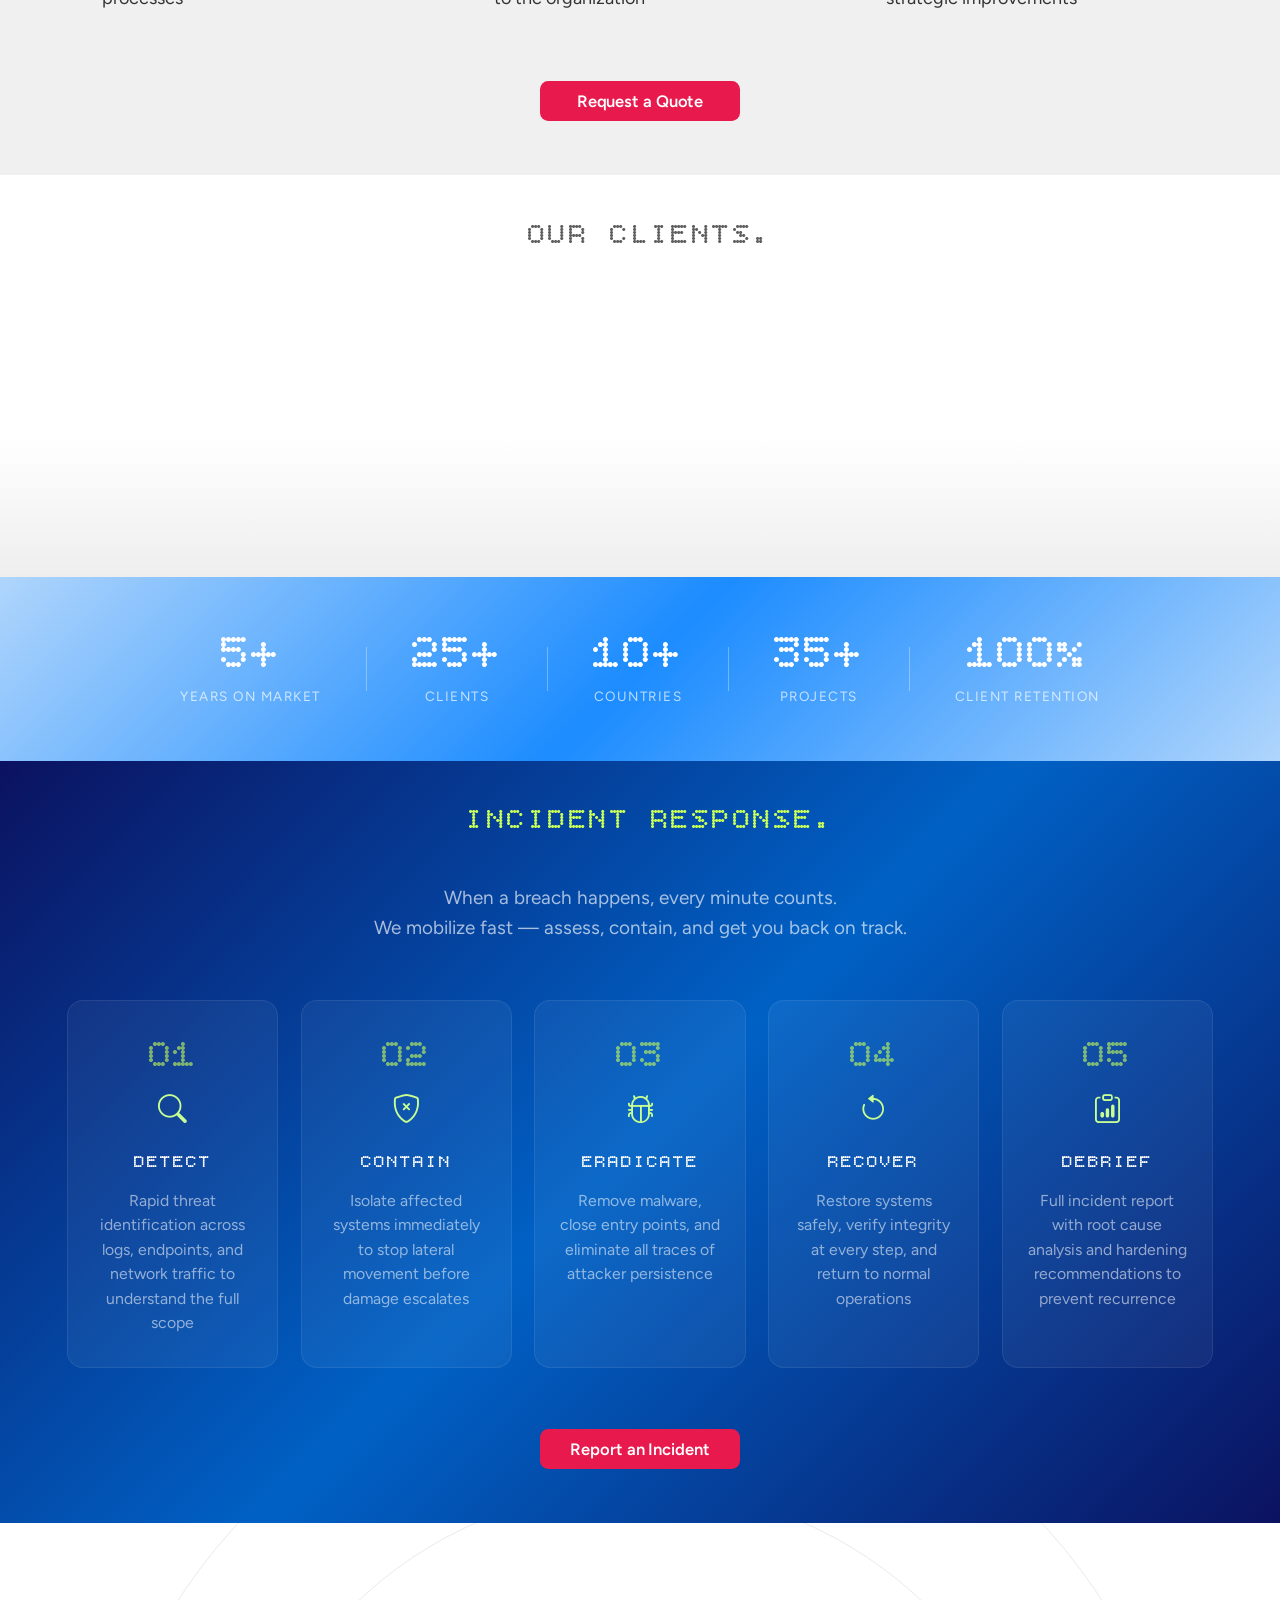
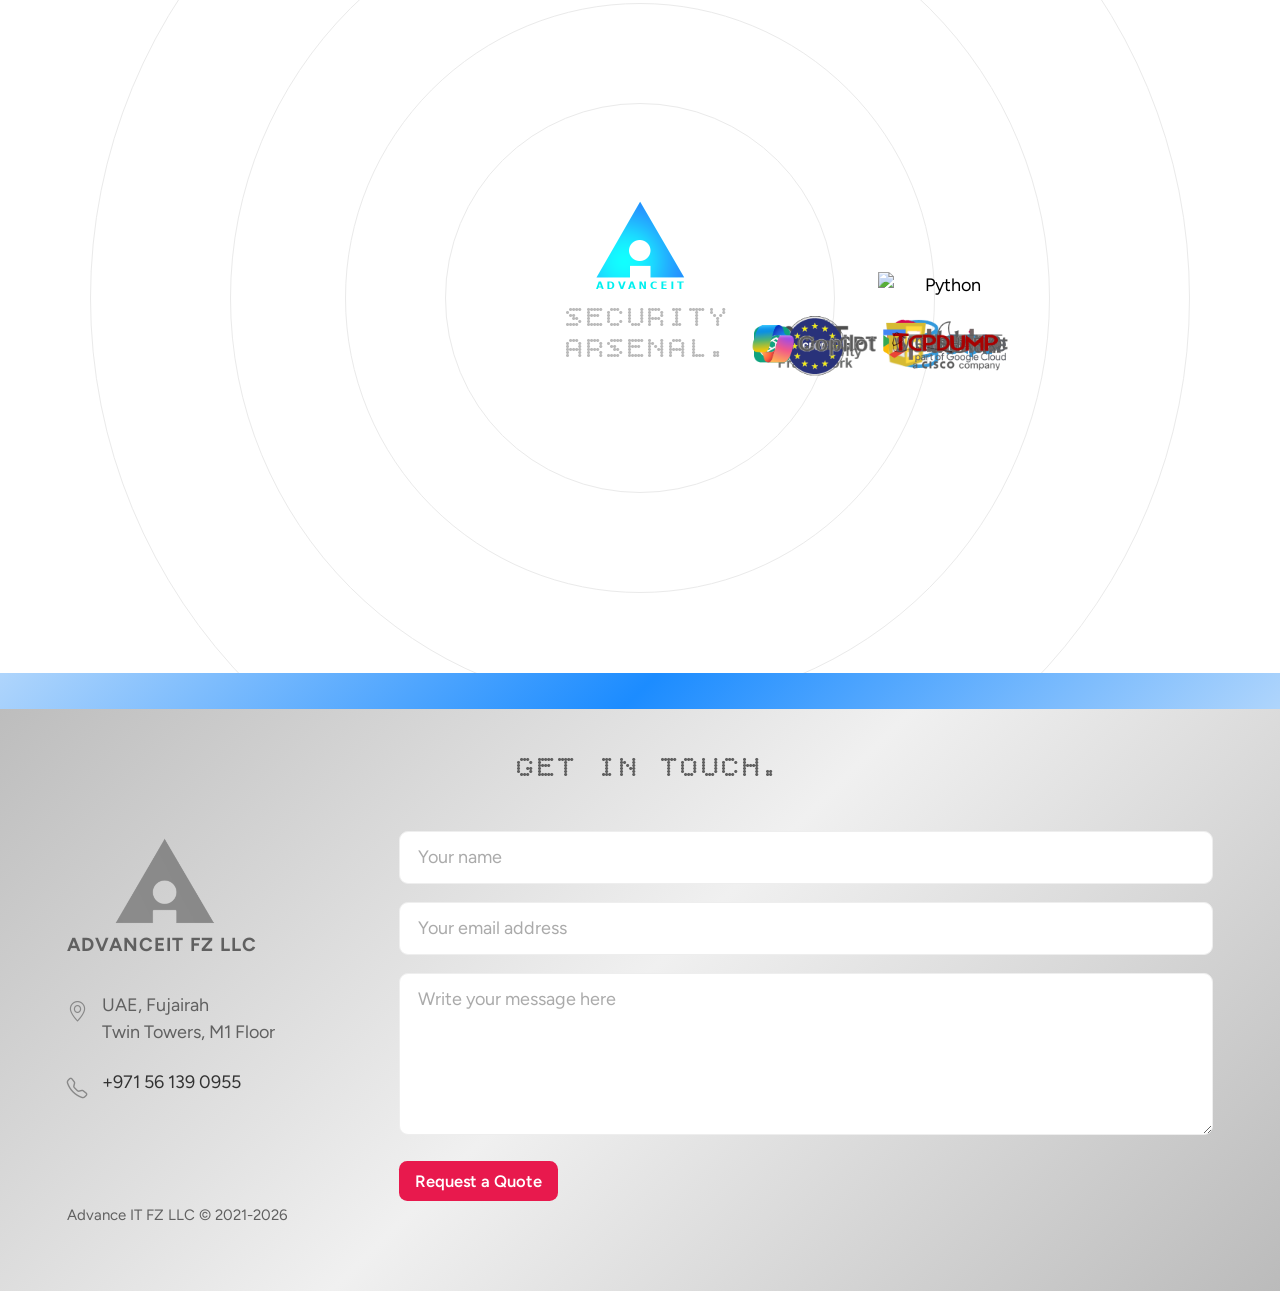
==== commit 6332210d: "Test" ====
--- a/index.html
+++ b/index.html
@@ -117,6 +117,7 @@
           </li>
 
         </ul>
+        <div class="ous"><a href="#sendf" class="request">Request a Quote</a></div>
       </div>
     </div>
   </section>
--- a/css/styles.css
+++ b/css/styles.css
@@ -6,6 +6,7 @@
 
   --blue-dark:     #111c7d;
   --blue-nav:      rgb(15, 99, 174);
+  --blue-navbut:   #0061c5;
   --cyan:          #1ccdda;
   --myblue:        #62a3ff;
   --myblue2:       #34a6ff;
@@ -101,12 +102,11 @@
 #mmenulogo {
   display: none;
   align-items: center;
-  color: var(--cyan);
-  background-color: #2b3694;
+  color: var(--myblue);
+  background-color: var(--blue-dark);
   border: none;
   padding: .25em .5em;
   border-radius: .25em;
-  margin-left: 20px;
   cursor: pointer;
   font-size: 1.2rem;
 }
@@ -365,9 +365,7 @@
 .serv {
   position: relative;
   padding: 2em;
-  border-radius: 20px;
   text-align: left;
-  background-color: #fff;
   transition: transform 500ms ease-out;
 }
 
@@ -380,22 +378,23 @@
 }
 
 .serv .serv-icon i {
-  color: var(--accent-color);
+  color: var(--mygray);
   font-size: 32px;
-  margin-bottom: 30px;
-  background: color-mix(in srgb, var(--accent-color), transparent 95%);
+  /* margin-bottom: 30px;
+  background: color-mix(in srgb, var(--contrast-color), transparent 80%); 
   border-radius: 50px;
   display: flex;
   align-items: center;
   justify-content: center;
+  transition: 0.3s; 
   width: 72px;
   height: 72px;
-  transition: 0.3s;
+  */
 }
 
 .serv:hover .serv-icon i {
-  color: var(--contrast-color);
-  background: var(--accent-color);
+  color: var(--blue-navbut);
+  background: var(--contrast-color);
 }
 
 .serv:hover .serv-title {
@@ -403,14 +402,15 @@
 }
 
 .serv-title {
-  font-size: 1.3em;
-  font-weight: 400;
-  line-height: 1.5;
-  padding-bottom: 1em;
-  text-align: center;
-  font-family: 'Bitcount Single', monospace;
-  color: #777;
-  margin: 0;
+    font-size: 1.3em;
+    font-weight: 400;
+    line-height: 1;
+    padding-bottom: 1em;
+    text-align: left;
+    font-family: 'Bitcount Single', monospace;
+    color: #000000;
+    margin: 0;
+    text-transform: uppercase;
 }
 
 .serv-text {
@@ -439,6 +439,11 @@
 .serv:hover {
   transform: translateY(-10px);
   cursor: pointer;
+}
+
+.ous {
+  display: block;
+  text-align: center;
 }
 
 /* ── Section 5 — Tools & Technologies (orbit) ───────────── */
@@ -886,18 +891,21 @@
 /* ── Responsive ──────────────────────────────────────────── */
 
 @media (max-width: 1315px) {
-  .page-wrapper { background-position: 0%; }
+
 }
 
 @media (max-width: 1050px) {
-  .page-wrapper { background-position: 20%; }
+
 }
 
 @media (max-width: 915px) {
-  .page-wrapper { background-position: 30%; }
+
+  .page-background .content-wrapper {
+    background-size: auto 80%;
+  }
 }
 @media (max-width: 750px) {
-  #mmenulogo { display: inline-flex; }
+  #mmenulogo { display: inline-flex; margin-left: auto; }
 
   #mmenu {
     display: none;
@@ -924,7 +932,7 @@
 @media (max-width: 660px) {
   .page-background .content-wrapper {
     background-position: right 0px center;
-    background-size: auto 90%;
+    background-size: auto 70%;
   }
 }
 
@@ -947,8 +955,8 @@
   .page-wrapper { background-position: 100%; }
 
   .page-background .content-wrapper {
-    background-position: right -215px center;
-    background-size: auto 90%;
+    background-position: right -175px center;
+    background-size: auto 75%;
   }
   .hero-content {
   padding-left: 1em;
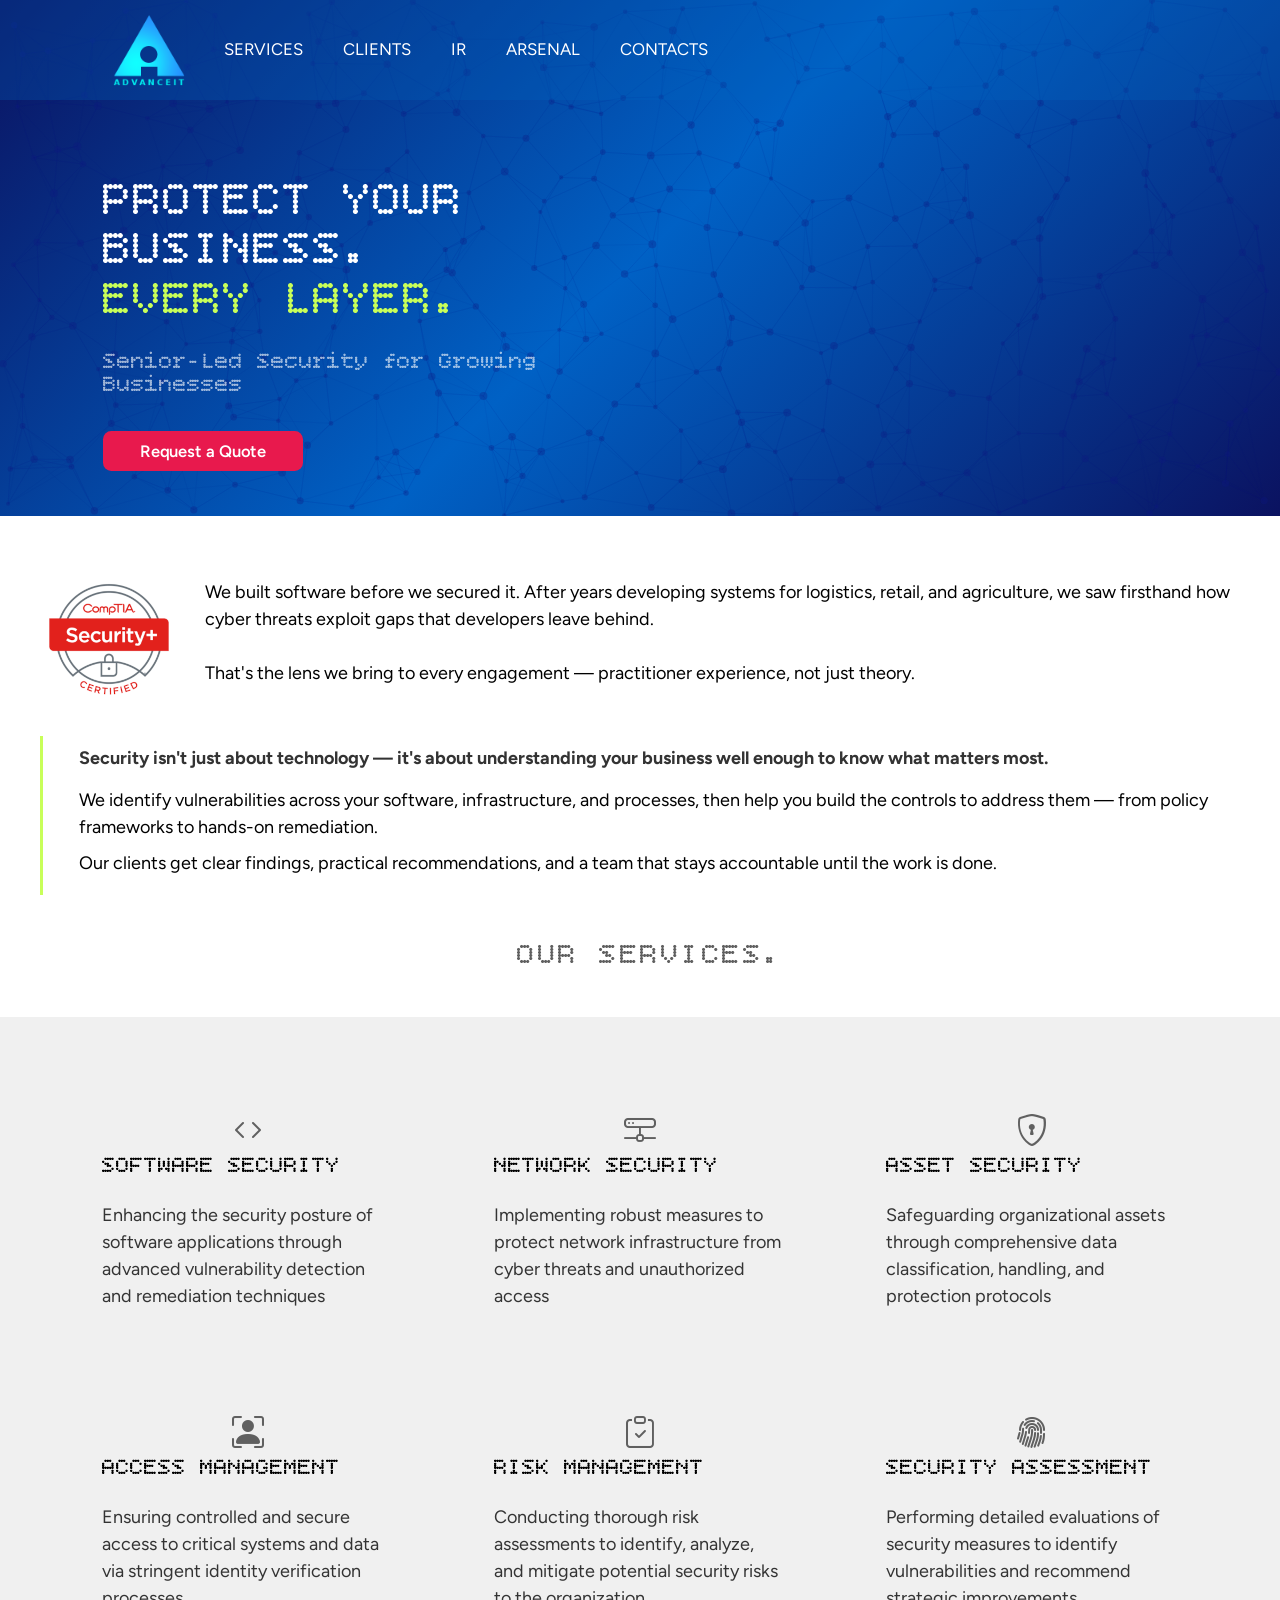
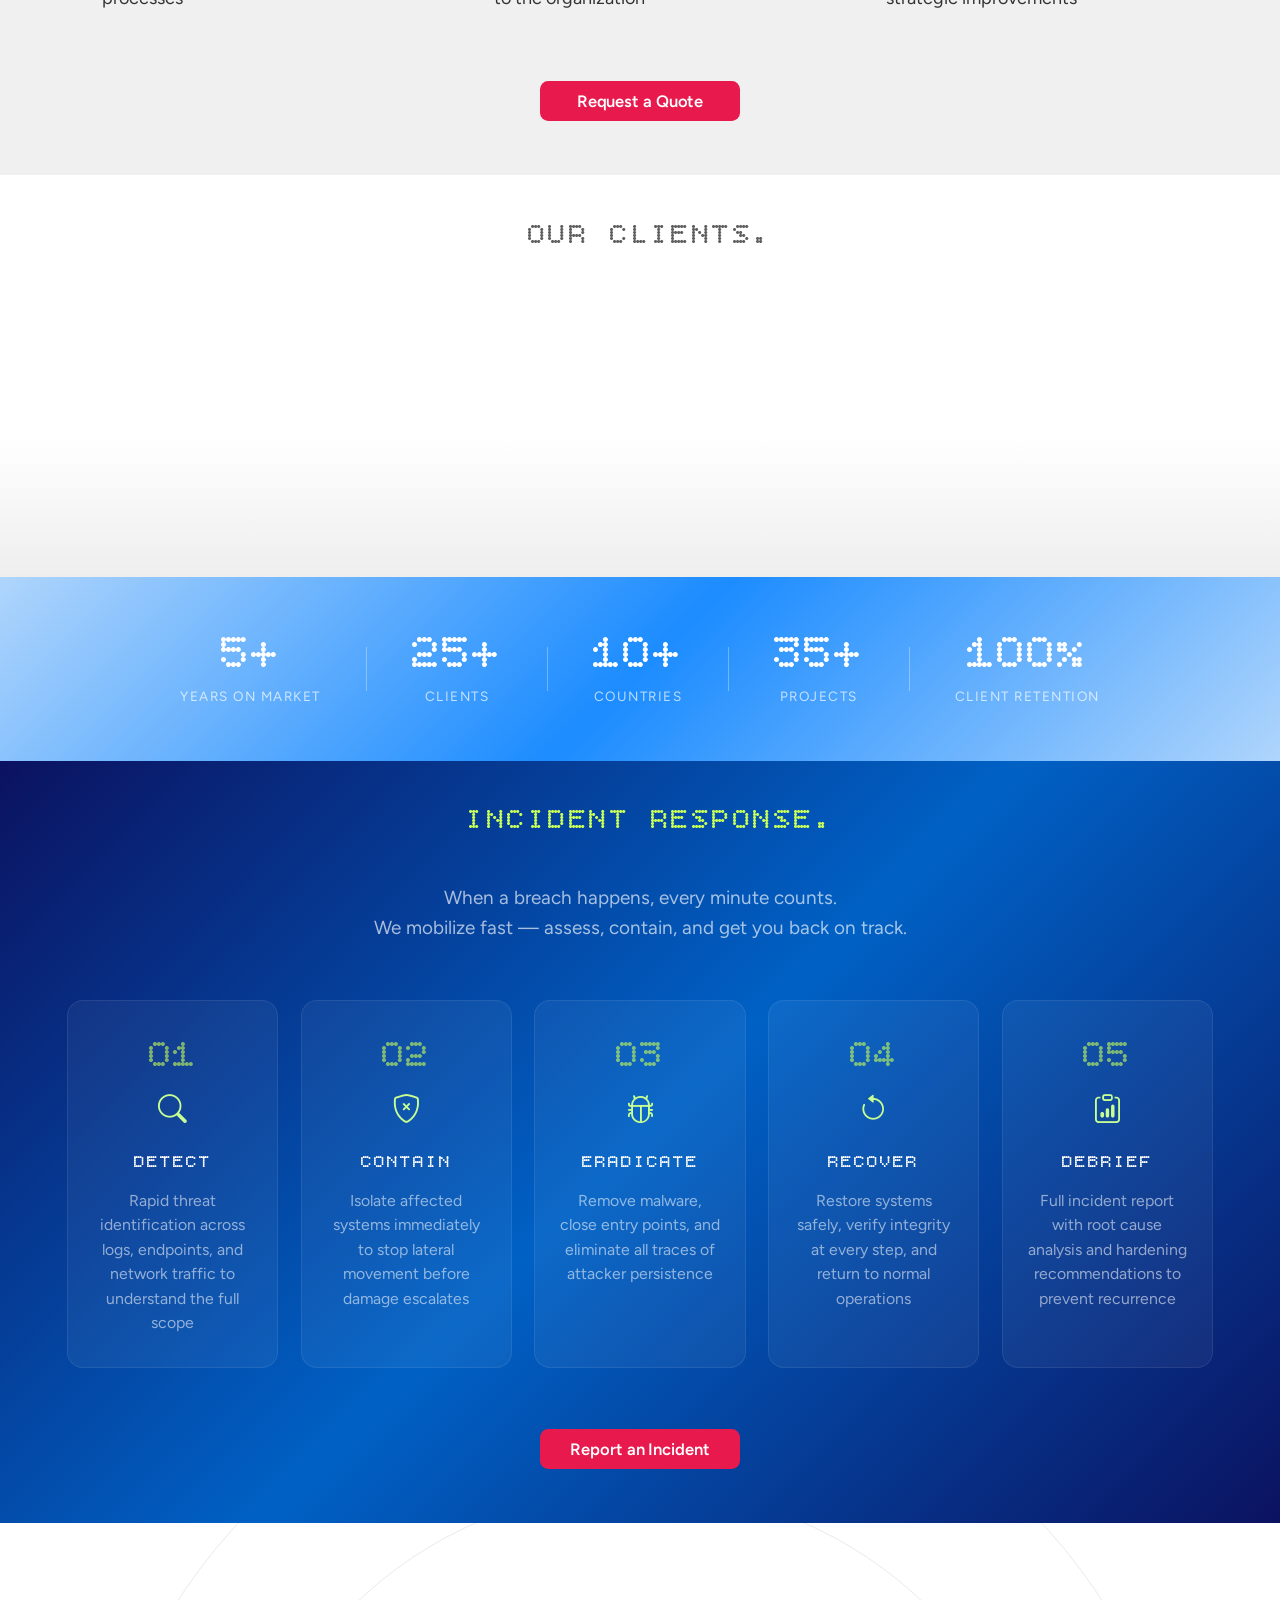
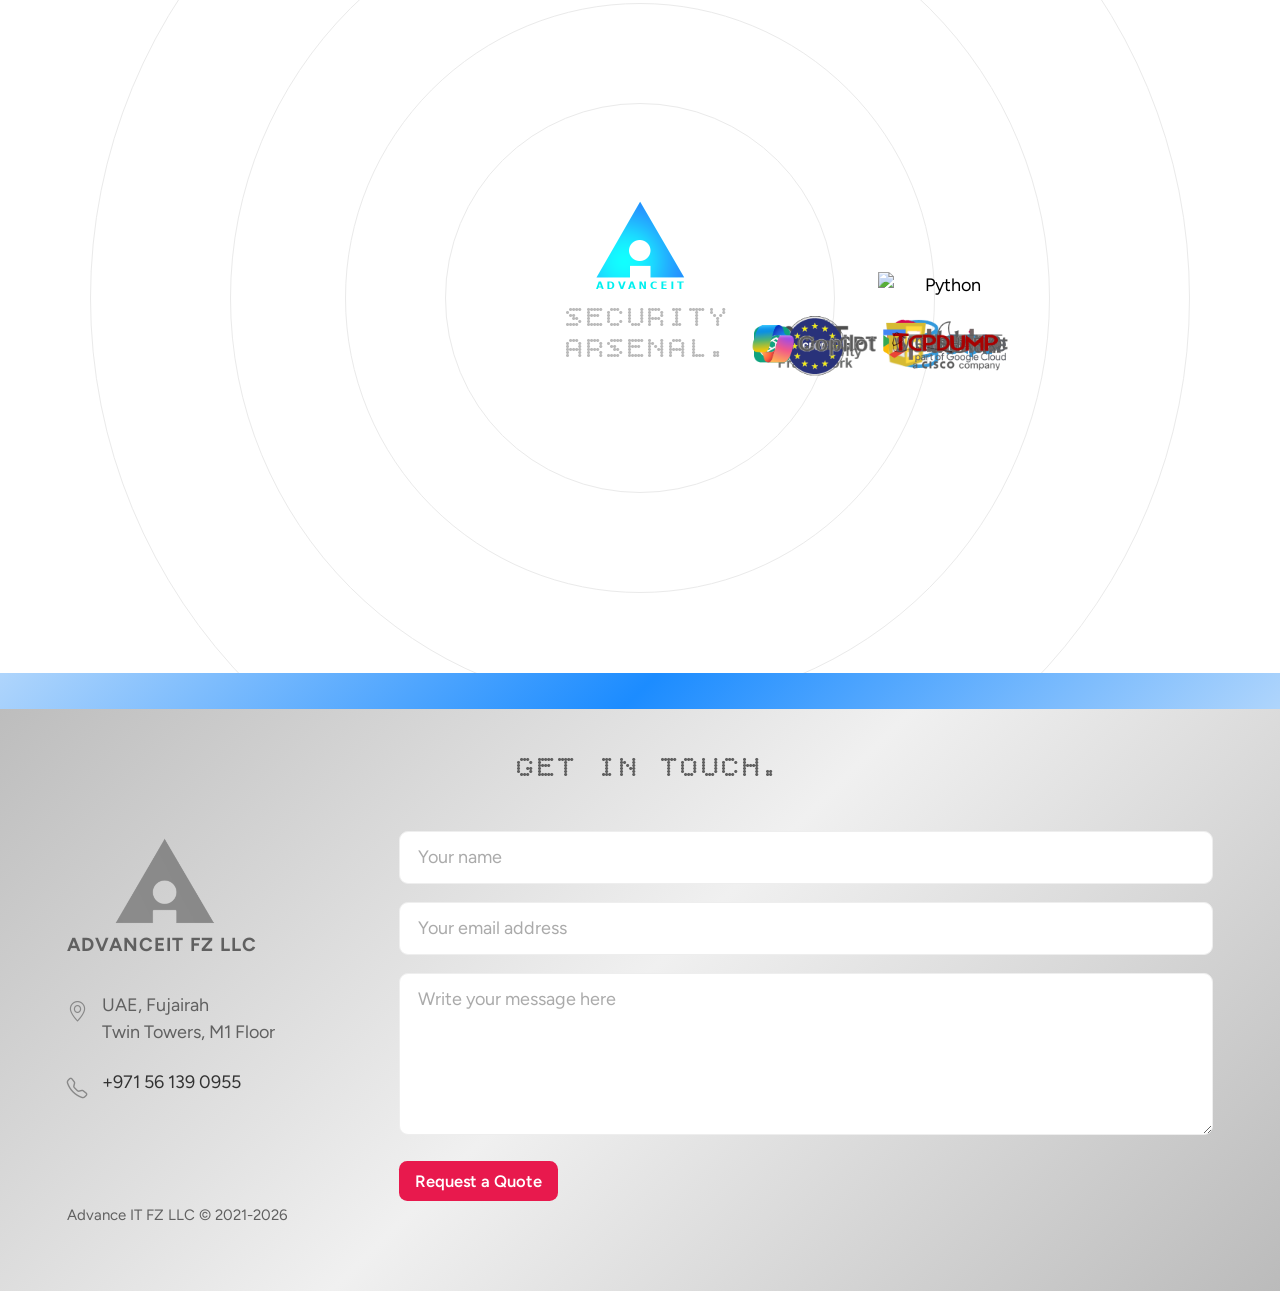
==== commit a46d9792: "Js+Css" ====
--- a/index.html
+++ b/index.html
@@ -40,6 +40,10 @@
   <!-- Hero -->
   <section id="section_main" aria-label="Hero">
     <div class="page-wrapper">
+      <div class="ripple-bg" aria-hidden="true">
+        <canvas id="hero-canvas"></canvas>
+        <span></span><span></span><span></span><span></span><span></span><span></span>
+      </div>
       <div class="page-background">
         <div class="content-wrapper">
           <div class="hero-content">
--- a/css/styles.css
+++ b/css/styles.css
@@ -169,7 +169,56 @@
 
 }
 
+.ripple-bg {
+  position: absolute;
+  inset: 0;
+  pointer-events: none;
+  overflow: hidden;
+  z-index: 0;
+}
+
+.ripple-bg span {
+  position: absolute;
+  top: 50%;
+  left: calc(50% - min(276px, 50vw - 5em));
+  width: 80px;
+  height: 80px;
+  margin-top: -40px;
+  margin-left: -40px;
+  border-radius: 50%;
+  border: 1px solid rgba(52, 166, 255, 0.15);
+  opacity: 0;
+  animation: ripple-out 9s linear infinite;
+}
+
+.ripple-bg span:nth-child(1) { animation-delay: 0s; }
+.ripple-bg span:nth-child(2) { animation-delay: 1.5s; }
+.ripple-bg span:nth-child(3) { animation-delay: 3s; }
+.ripple-bg span:nth-child(4) { animation-delay: 4.5s; }
+.ripple-bg span:nth-child(5) { animation-delay: 6s; }
+.ripple-bg span:nth-child(6) { animation-delay: 7.5s; }
+
+@keyframes ripple-out {
+  0%   { transform: scale(1);  opacity: 0.25; }
+  80%  { opacity: 0.06; }
+  100% { transform: scale(25); opacity: 0; }
+}
+
+
+#hero-canvas {
+  position: absolute;
+  inset: 0;
+  width: 100%;
+  height: 100%;
+}
+
+@media (prefers-reduced-motion: reduce) {
+  .ripple-bg { display: none; }
+}
+
 .page-wrapper .page-background {
+  position: relative;
+  z-index: 1;
   padding: 0em;
 }
 
@@ -179,7 +228,7 @@
   max-width: var(--max-width);
   margin: 0 auto;
   padding: 8.5em 1.5em 2.5em;
-      background-image: url(/static/img/mainbg.png);
+      /*background-image: url(/static/img/mainbg.png);*/
     background-size: auto 100%;
     background-repeat: no-repeat;
     background-position: right 1.5em center;
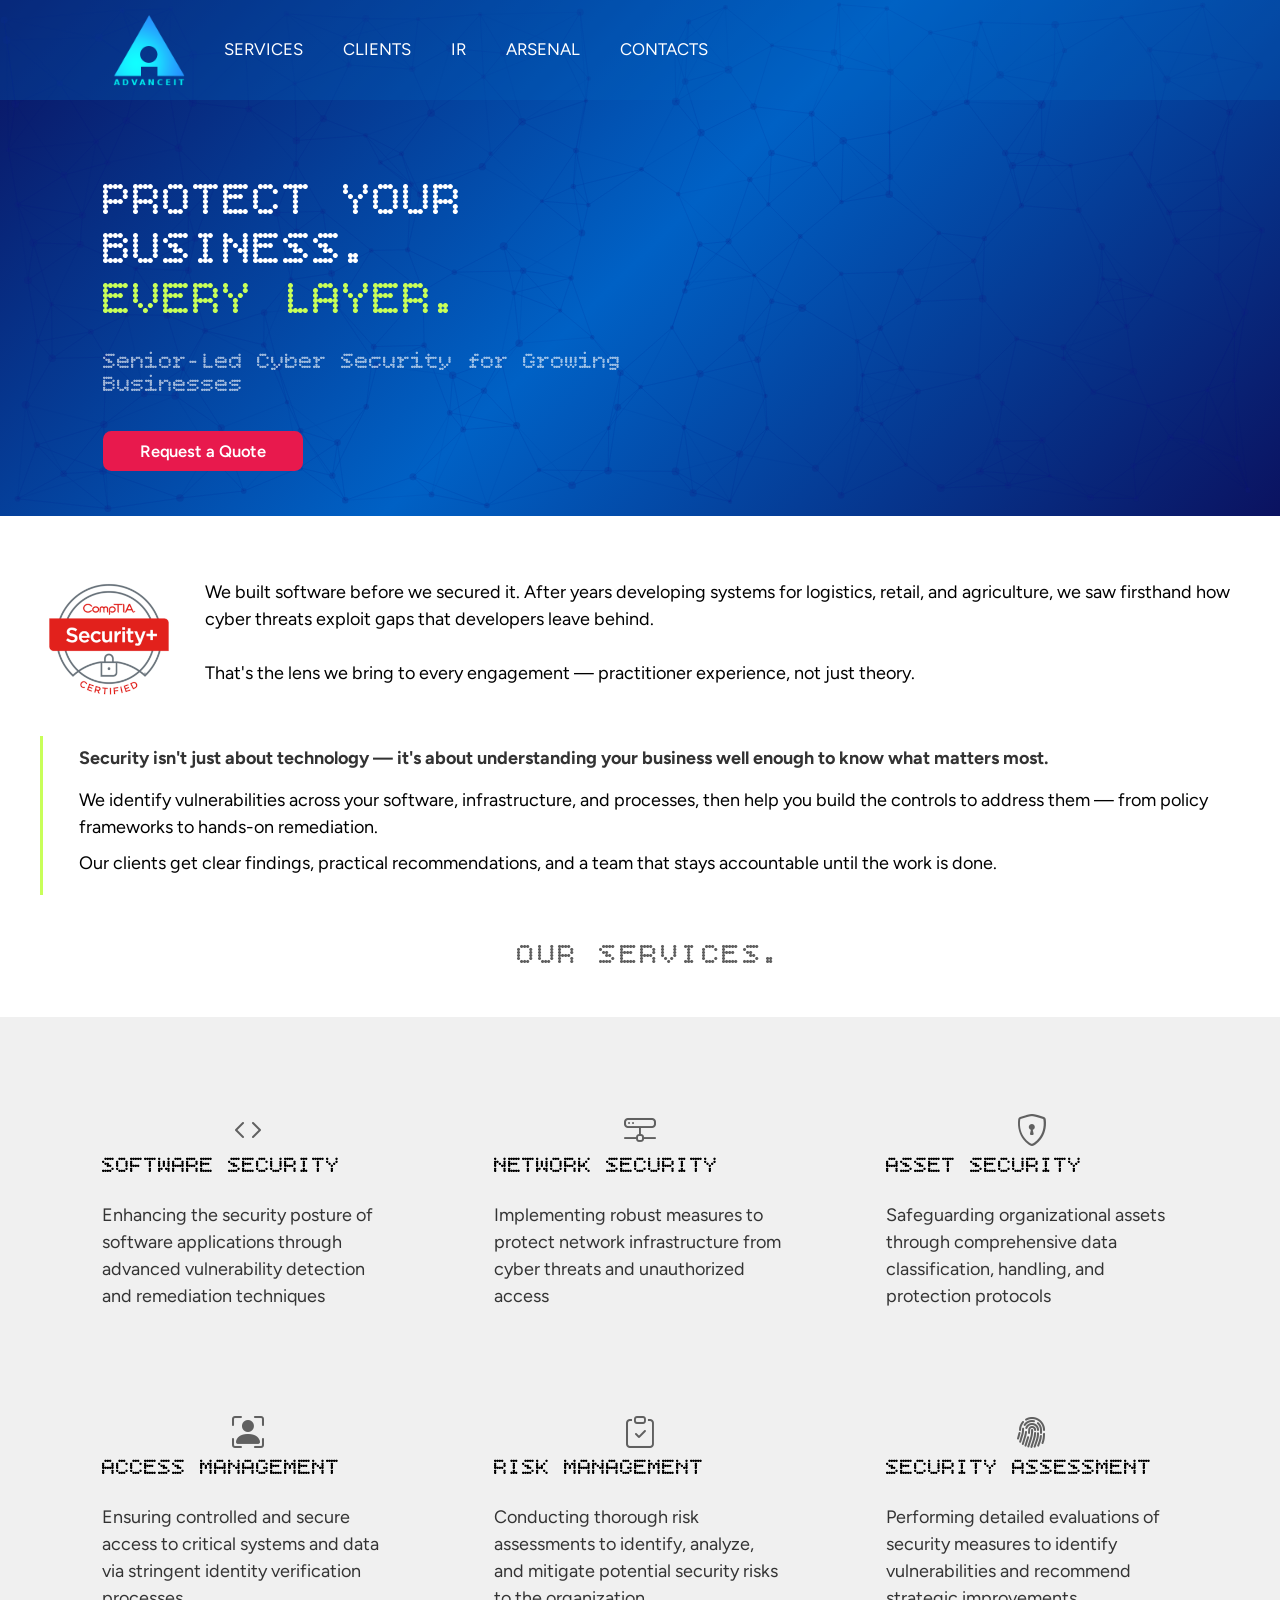
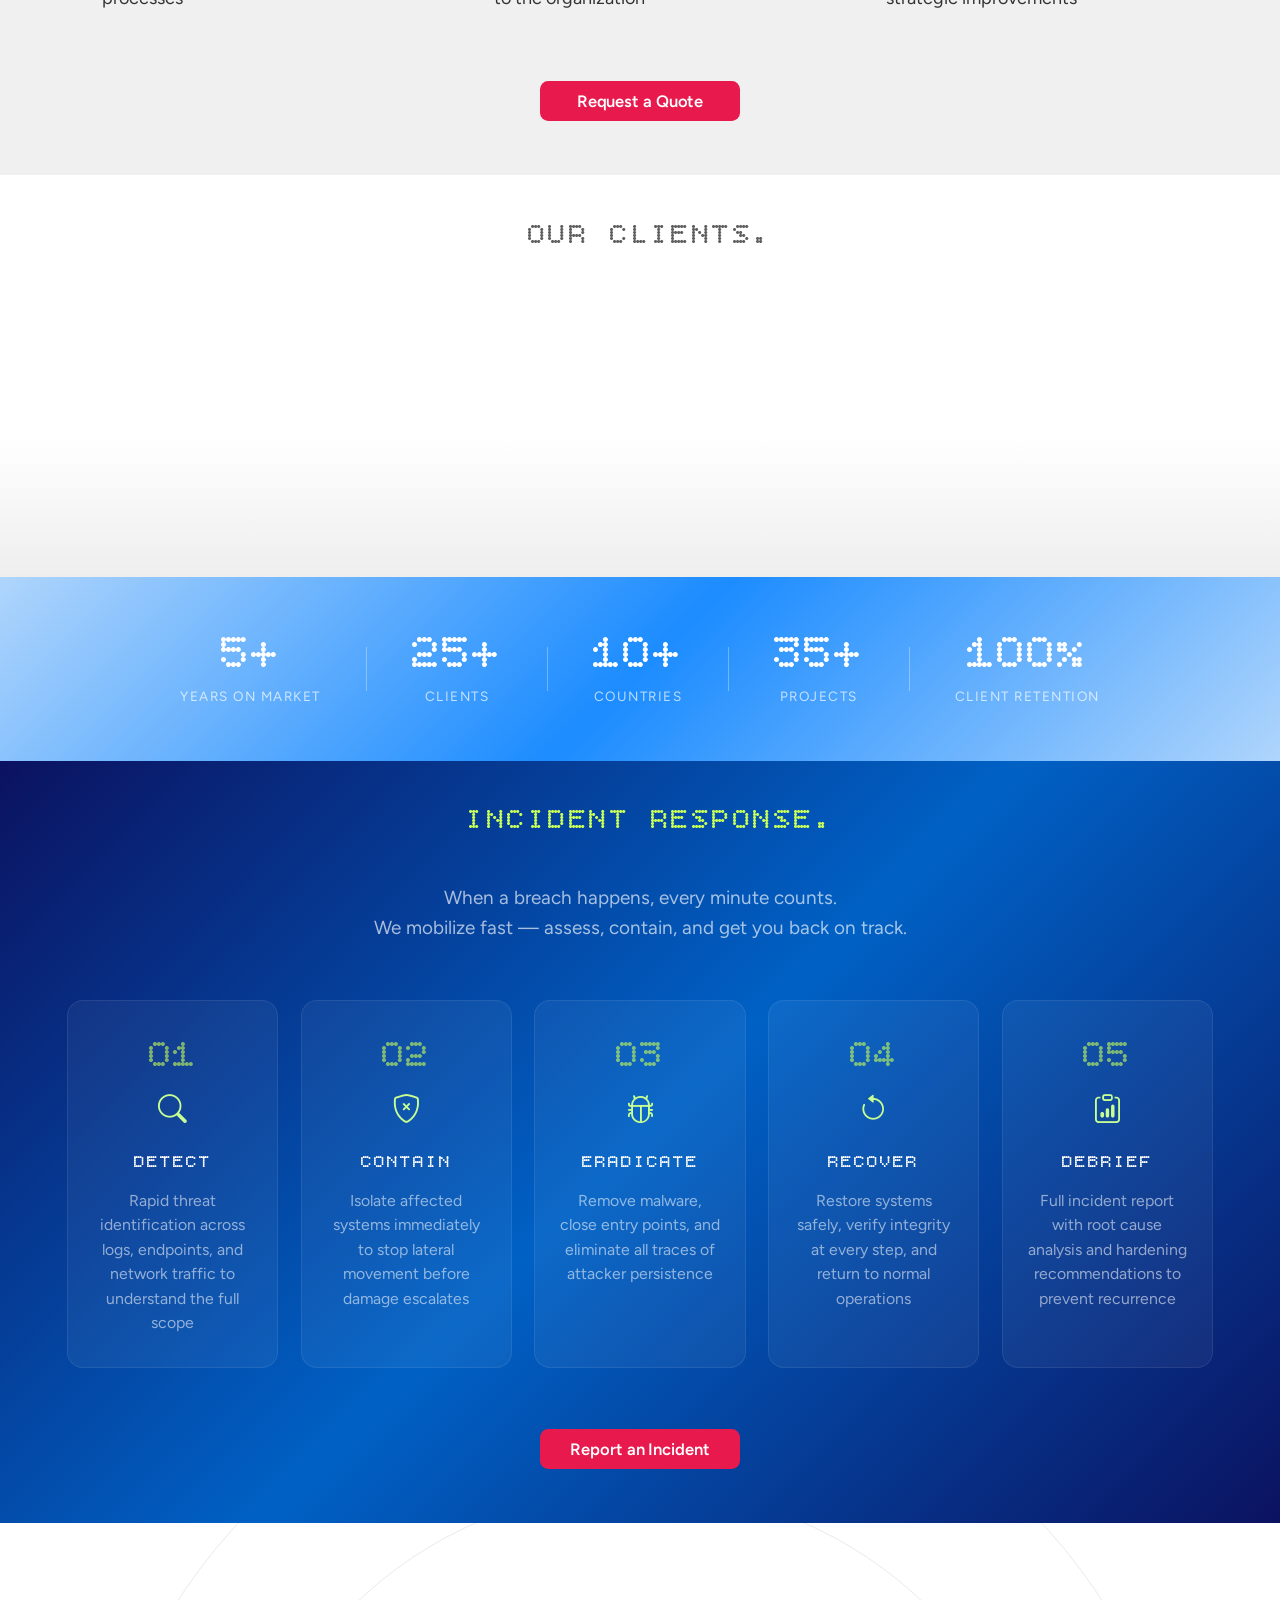
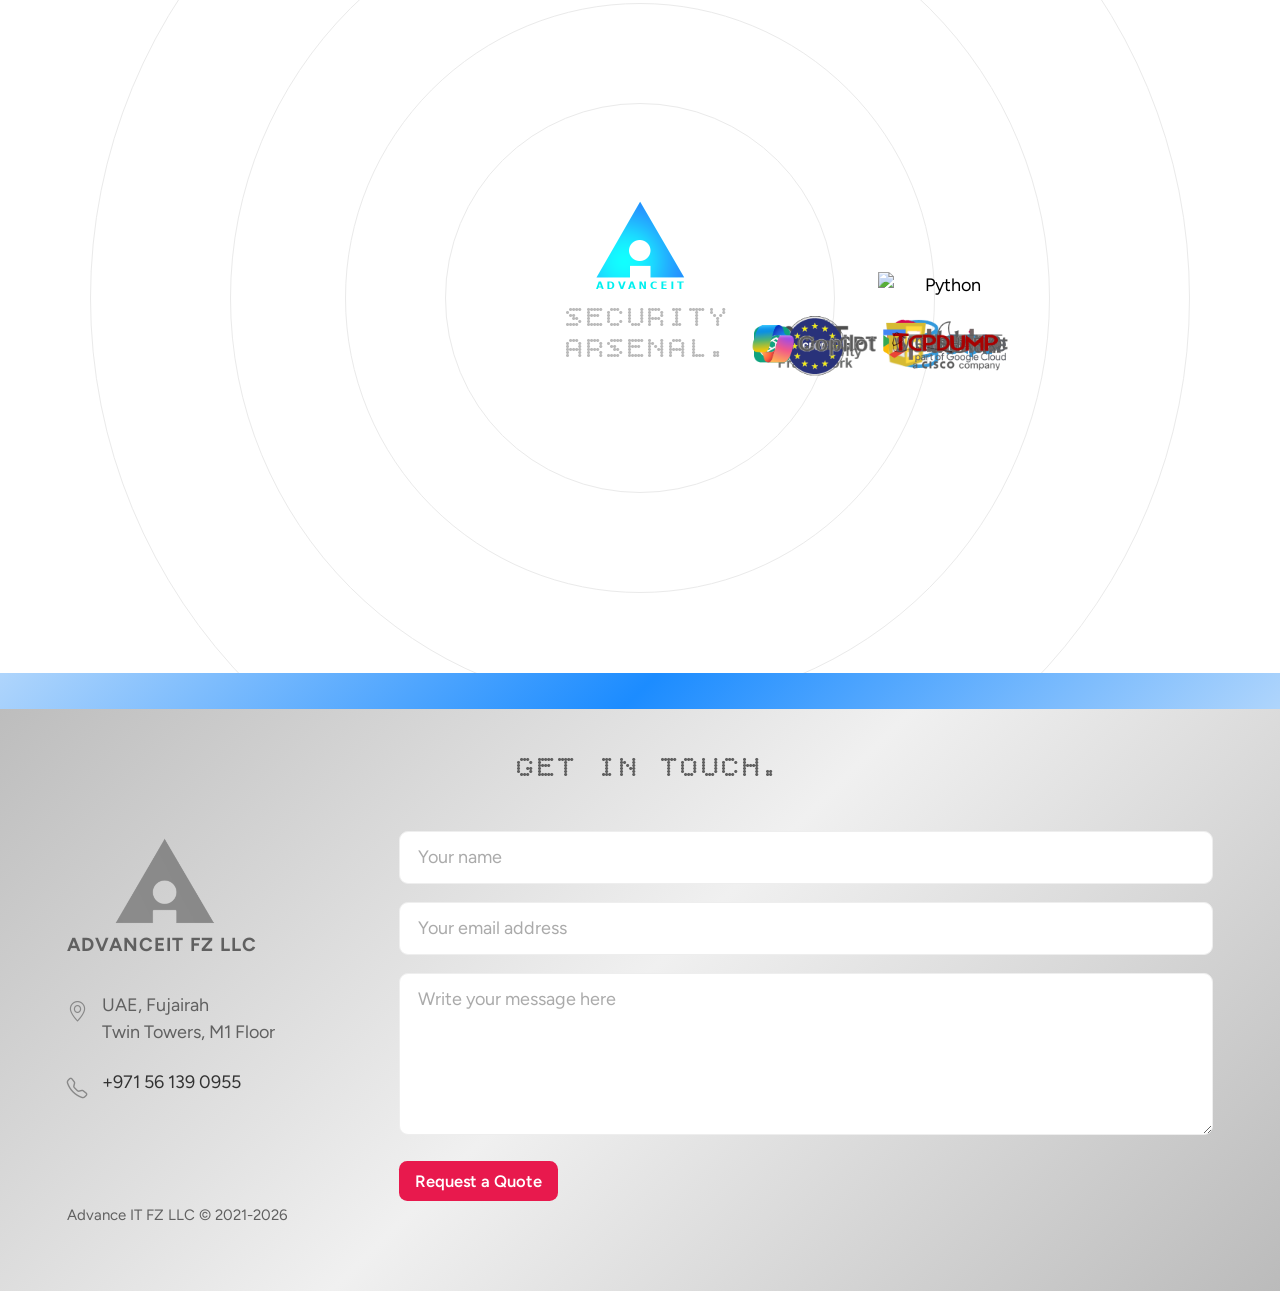
==== commit 0d5bad37: "Css" ====
--- a/index.html
+++ b/index.html
@@ -3,7 +3,7 @@
 <head>
   <meta charset="utf-8">
   <meta name="viewport" content="width=device-width, initial-scale=1.0">
-  <title>AdvanceIT — Senior-Led Security Consulting for Growing Businesses</title>
+  <title>AdvanceIT — Senior-Led Cyber Security Consulting for Growing Businesses</title>
   <meta name="description" content="AdvanceIT — protect your business at every layer. Senior-led cybersecurity consulting: software security, network security, risk management and compliance. Based in UAE.">
   <link rel="icon" type="image/png" href="/static/img/advico.png">
   <link rel="preconnect" href="https://fonts.googleapis.com">
@@ -42,13 +42,13 @@
     <div class="page-wrapper">
       <div class="ripple-bg" aria-hidden="true">
         <canvas id="hero-canvas"></canvas>
-        <span></span><span></span><span></span><span></span><span></span><span></span>
+        <!--<span></span><span></span><span></span><span></span><span></span><span></span>-->
       </div>
       <div class="page-background">
         <div class="content-wrapper">
           <div class="hero-content">
             <h1 id="main-h1"><span class="hero-white">Protect your business.</span><br>Every layer<span class="cursor" aria-hidden="true">.</span></h1>
-            <p id="main-h2">Senior-Led Security for Growing Businesses</p>
+            <p id="main-h2">Senior-Led Cyber Security for Growing Businesses</p>
             <a href="#sendf" class="request">Request a Quote</a>
           </div>
           <div class="hero-spacer" aria-hidden="true"></div>
--- a/css/styles.css
+++ b/css/styles.css
@@ -228,7 +228,7 @@
   max-width: var(--max-width);
   margin: 0 auto;
   padding: 8.5em 1.5em 2.5em;
-      /*background-image: url(/static/img/mainbg.png);*/
+    /*background-image: url(/static/img/mainbg.png);*/
     background-size: auto 100%;
     background-repeat: no-repeat;
     background-position: right 1.5em center;
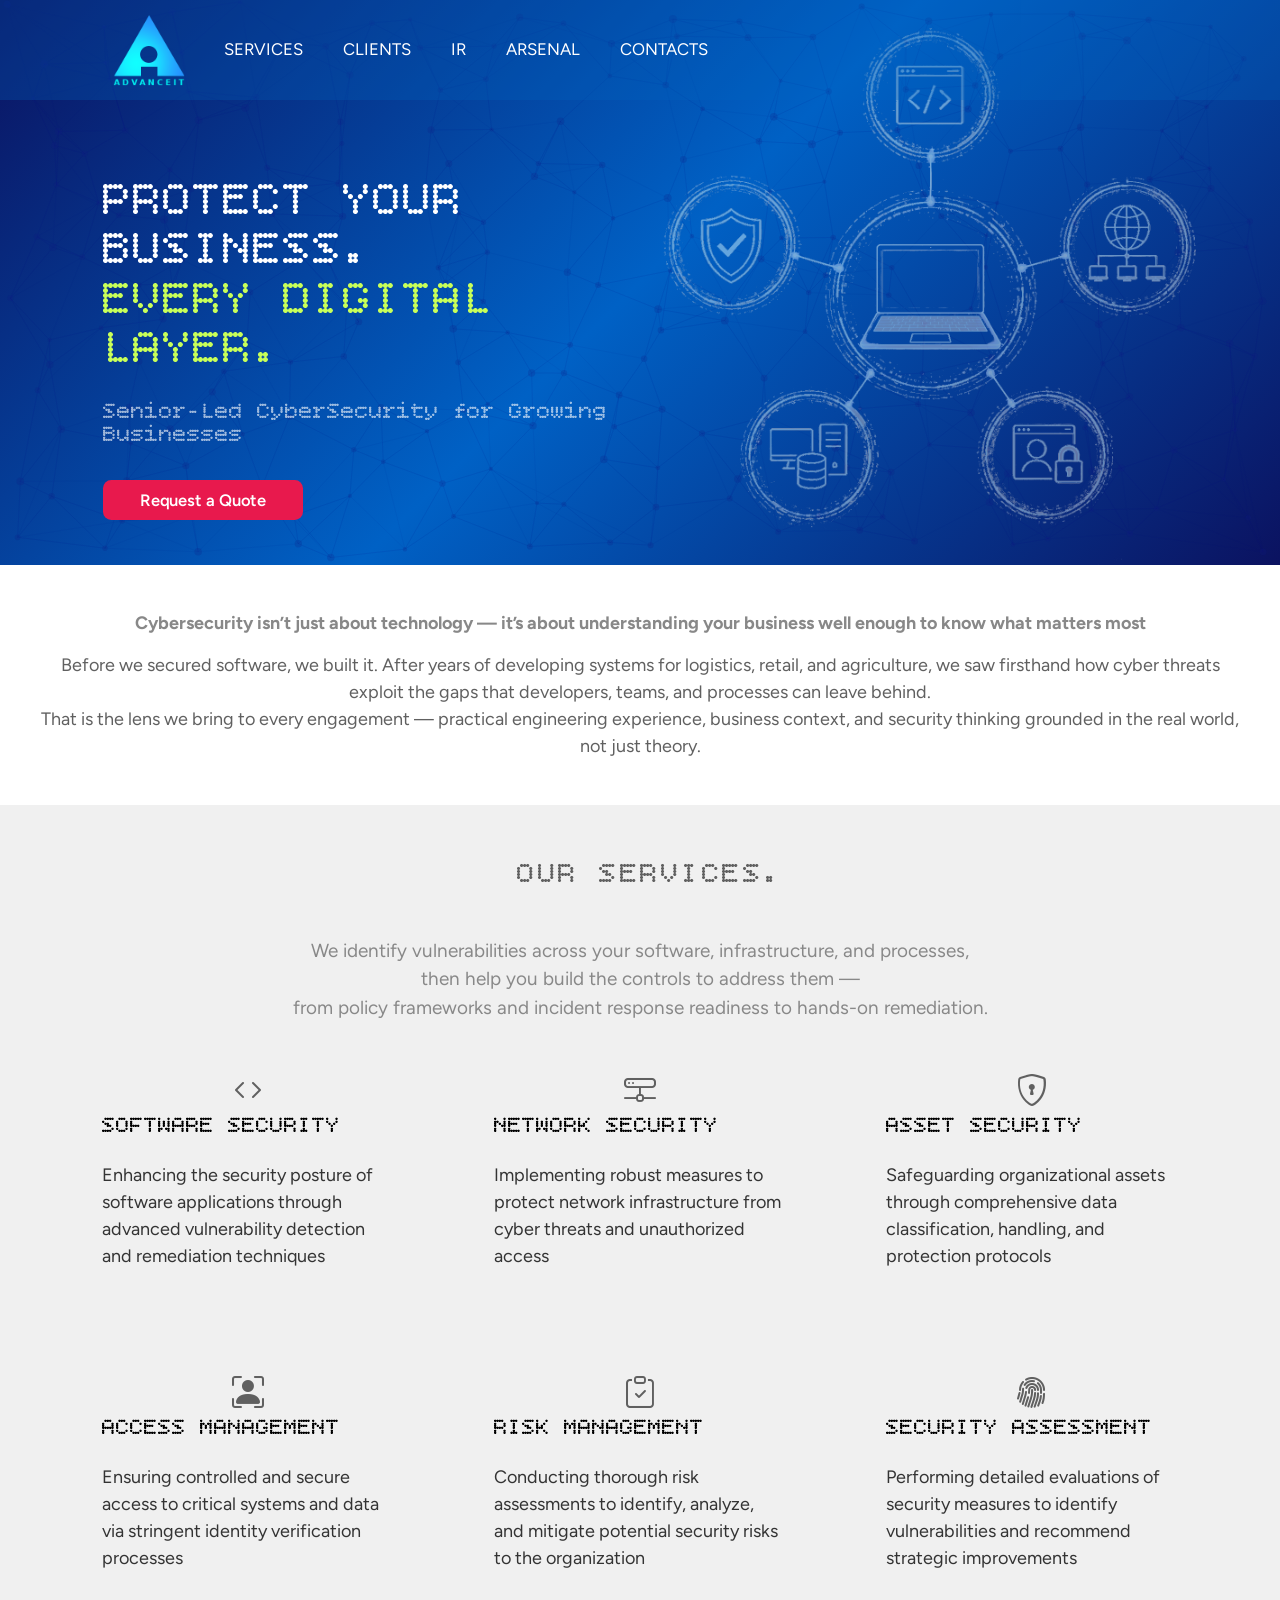
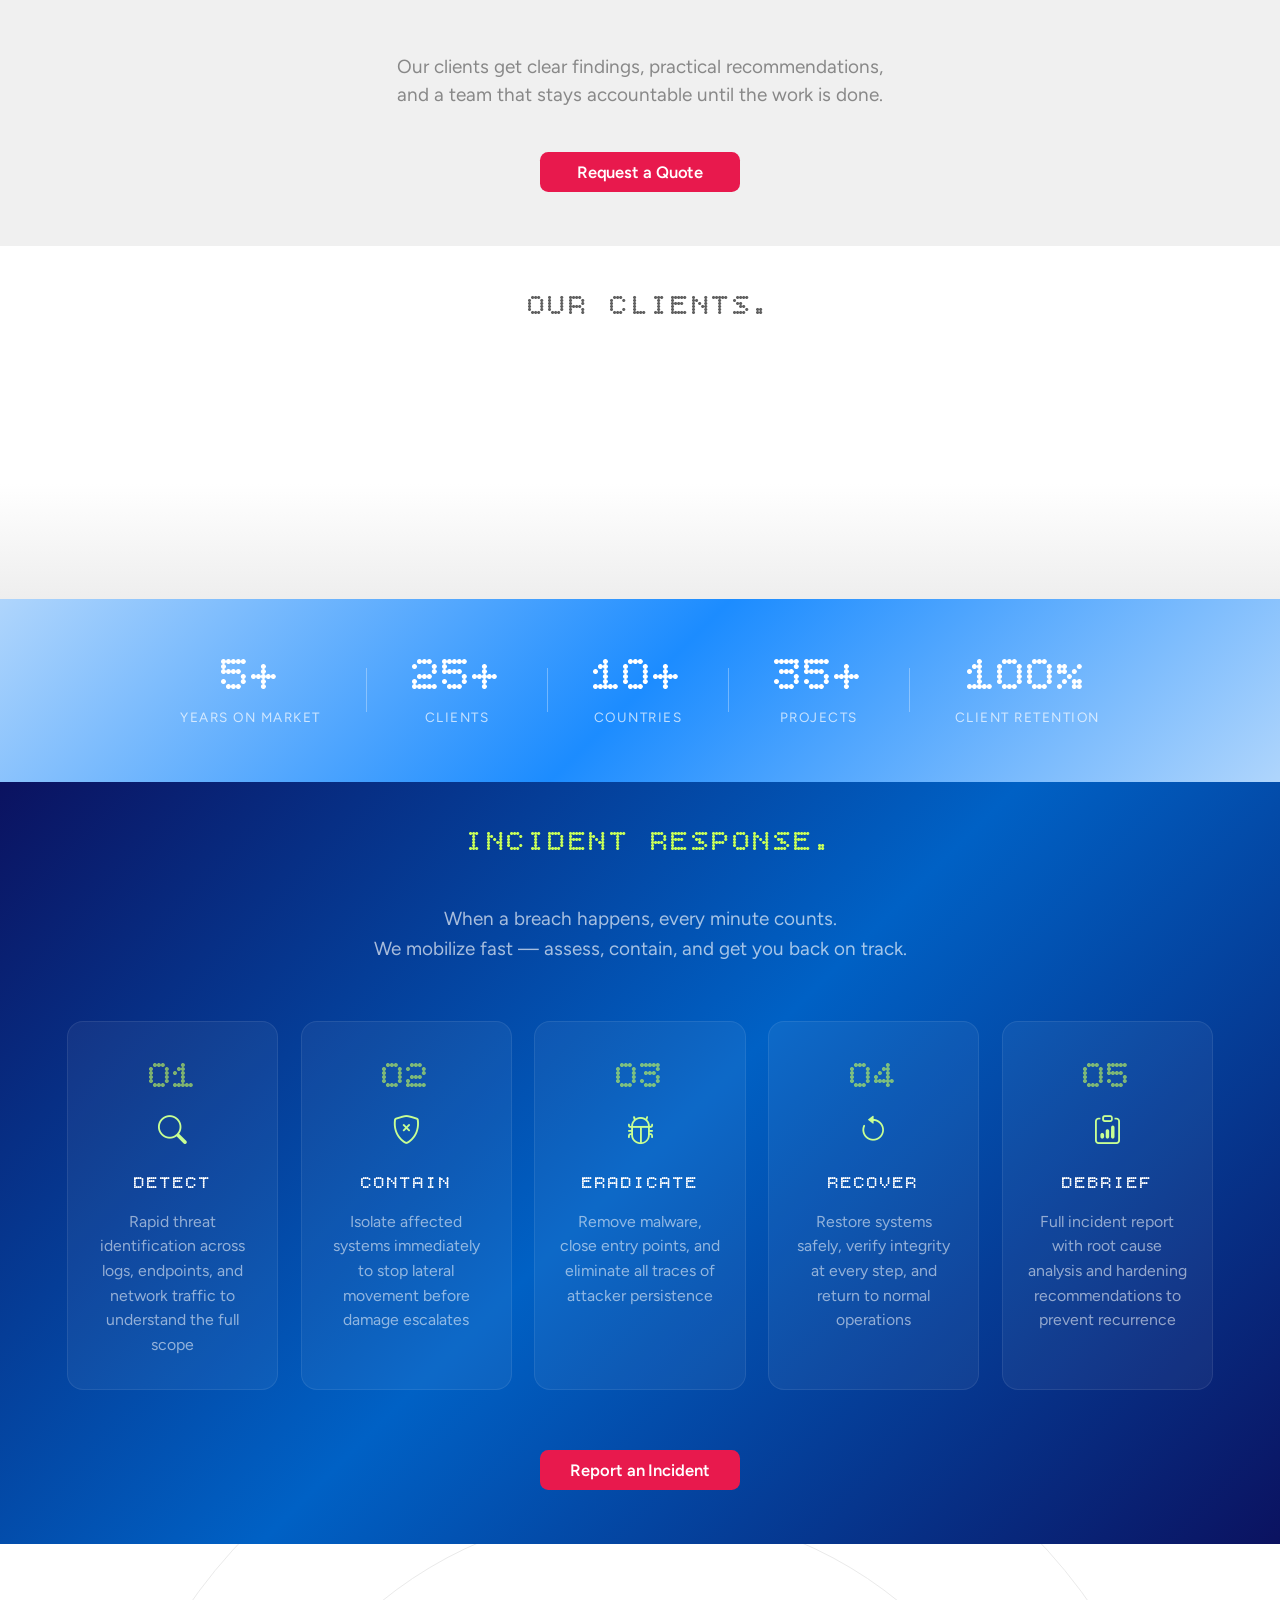
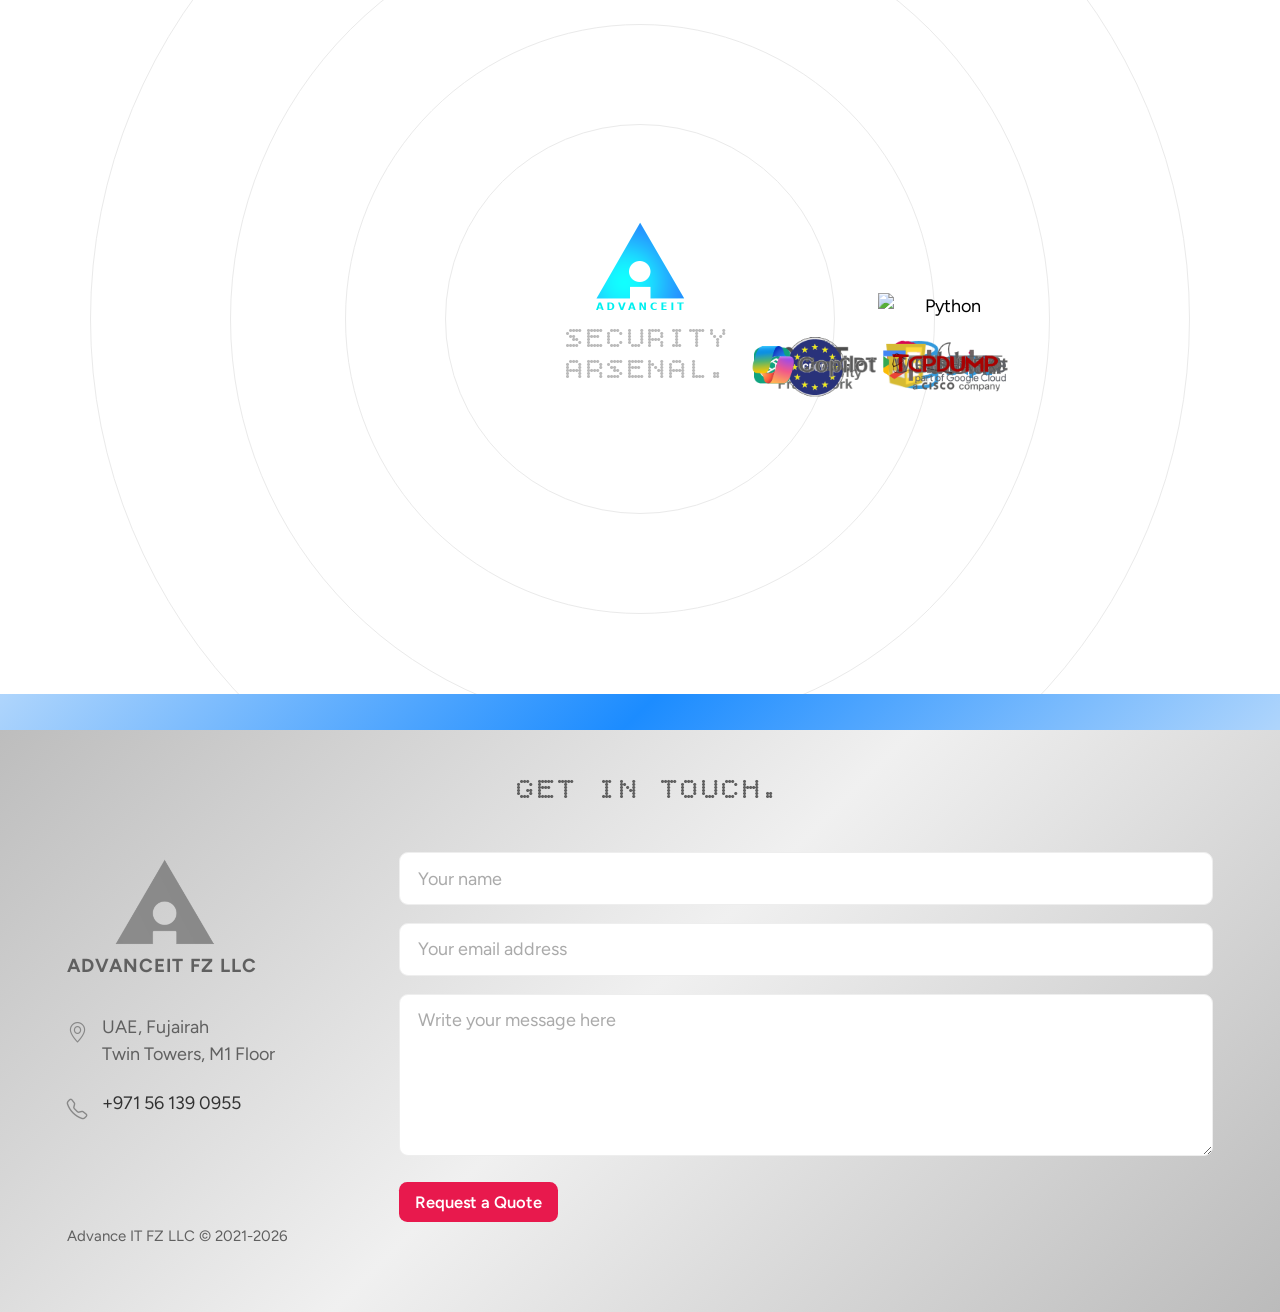
==== commit 4e53d42e: "changes" ====
--- a/index.html
+++ b/index.html
@@ -47,8 +47,8 @@
       <div class="page-background">
         <div class="content-wrapper">
           <div class="hero-content">
-            <h1 id="main-h1"><span class="hero-white">Protect your business.</span><br>Every layer<span class="cursor" aria-hidden="true">.</span></h1>
-            <p id="main-h2">Senior-Led Cyber Security for Growing Businesses</p>
+            <h1 id="main-h1"><span class="hero-white">Protect your business.</span><br>Every digital layer<span class="cursor" aria-hidden="true">.</span></h1>
+            <p id="main-h2">Senior-Led CyberSecurity for Growing Businesses</p>
             <a href="#sendf" class="request">Request a Quote</a>
           </div>
           <div class="hero-spacer" aria-hidden="true"></div>
@@ -57,32 +57,22 @@
     </div>
   </section>
 
-  <!-- About Us -->
-  <section id="about" class="section section0" aria-label="About Us">
-    <div class="content-wrapper">
-      <div class="about-flex">
-        <img src="/static/img/sp.png" class="about-logo" alt="CompTIA Security Plus Certified">
-        <p class="missn">We built software before we secured it. After years developing systems for logistics, retail, and agriculture, we saw firsthand how cyber threats exploit gaps that developers leave behind.<br><br>
-        That's the lens we bring to every engagement — practitioner experience, not just theory.</p>
-      </div>
-    </div>
-  </section>
-
   <!-- Mission -->
   <section class="section section1" aria-label="Mission">
     <div class="content-wrapper">
-      <p class="core-title">Security isn't just about technology — it's about understanding your business well enough to know what matters most.</p>
-      <p class="core-text">We identify vulnerabilities across your software, infrastructure, and processes, then help you build the controls to address them — from policy frameworks to hands-on remediation.</p>
-      <p class="core-text">Our clients get clear findings, practical recommendations, and a team that stays accountable until the work is done.</p>
+      <p class="core-title">Cybersecurity isn’t just about technology — it’s about understanding your business well enough to know what matters most</p>
+      <p class="missn">Before we secured software, we built it. After years of developing systems for logistics, retail, and agriculture, we saw firsthand how cyber threats exploit the gaps that developers, teams, and processes can leave behind.<br>
+        That is the lens we bring to every engagement — practical engineering experience, business context, and security thinking grounded in the real world, not just theory.</p>  
     </div>
   </section>
 
   <!-- Services -->
   <section id="services" class="section section2" aria-label="Services">
-    <div class="title-block center"><h2>Our services<span class="cursor" aria-hidden="true">.</span></h2></div>
     <div class="content-wrapper">
       <div class="content-block">
-        <ul class="services-list" role="list">
+        <div class="title-block center"><h2>Our services<span class="cursor" aria-hidden="true">.</span></h2></div>
+        <div class="core-text2 center">We identify vulnerabilities across your software, infrastructure, and processes,<br> then help you build the controls to address them —<br> from policy frameworks and incident response readiness to hands-on remediation.</div>
+              <ul class="services-list" role="list">
 
           <li class="serv">
             <div class="serv-icon"><i class="bi bi-code" aria-hidden="true"></i></div>
@@ -121,6 +111,7 @@
           </li>
 
         </ul>
+        <div class="core-text2 center">Our clients get clear findings, practical recommendations,<br> and a team that stays accountable until the work is done.</div>
         <div class="ous"><a href="#sendf" class="request">Request a Quote</a></div>
       </div>
     </div>
--- a/css/styles.css
+++ b/css/styles.css
@@ -228,10 +228,11 @@
   max-width: var(--max-width);
   margin: 0 auto;
   padding: 8.5em 1.5em 2.5em;
-    /*background-image: url(/static/img/mainbg.png);*/
+    background-image: url(/static/img/mainbg2.png);
     background-size: auto 100%;
     background-repeat: no-repeat;
     background-position: right 1.5em center;
+    
 }
 
 .hero-content {
@@ -365,21 +366,25 @@
 /* ── Section 1 — Mission ─────────────────────────────────── */
 
 .section1 {
-  padding: 0 1.5em;
+  padding: 2.5em 1.5em;
 }
 
 .section1 .content-wrapper {
-  border-left: 3px solid var(--green-lime);
   max-width: var(--max-width);
   margin: 0 auto;
-  padding: .5em 0 .5em 2em;
+  padding: 0;
+  text-align: center;
+}
+
+.section1 .content-wrapper p.missn { margin: 0;
+color: var(--mygray);
 }
 
 .core-title {
   line-height: 1.5;
   font-weight: bold;
   font-size: 1em;
-  color: #333;
+  color: var(--mymiddlegray);
   margin: 0 0 15px;
 }
 
@@ -389,6 +394,13 @@
   margin: 0 0 .5em;
 }
 
+.core-text2 {
+  font-size: 1.05em;
+  line-height: 1.5;
+  margin: 0 0 .5em;
+  color: var(--mymiddlegray);
+}
+
 /* ── Section 2 — Services ────────────────────────────────── */
 
 .section2 .content-wrapper {
@@ -398,7 +410,7 @@
 
 .section2 .content-block {
   max-width: var(--max-width);
-  margin: 2.5em auto;
+  margin: 0 auto 2.5em;
 }
 
 .services-list {
@@ -407,7 +419,7 @@
   gap: 1.5rem;
   justify-content: center;
   list-style: none;
-  padding: 0;
+  padding: 0 0 2.5em;
   margin: 0;
 }
 
@@ -741,7 +753,7 @@
 
 .globe-container {
   position: relative;
-  height: 280px;
+  height: 230px;
   overflow: hidden;
   cursor: grab;
   background: linear-gradient(to top, #eee 0%, #ffffff 50%);
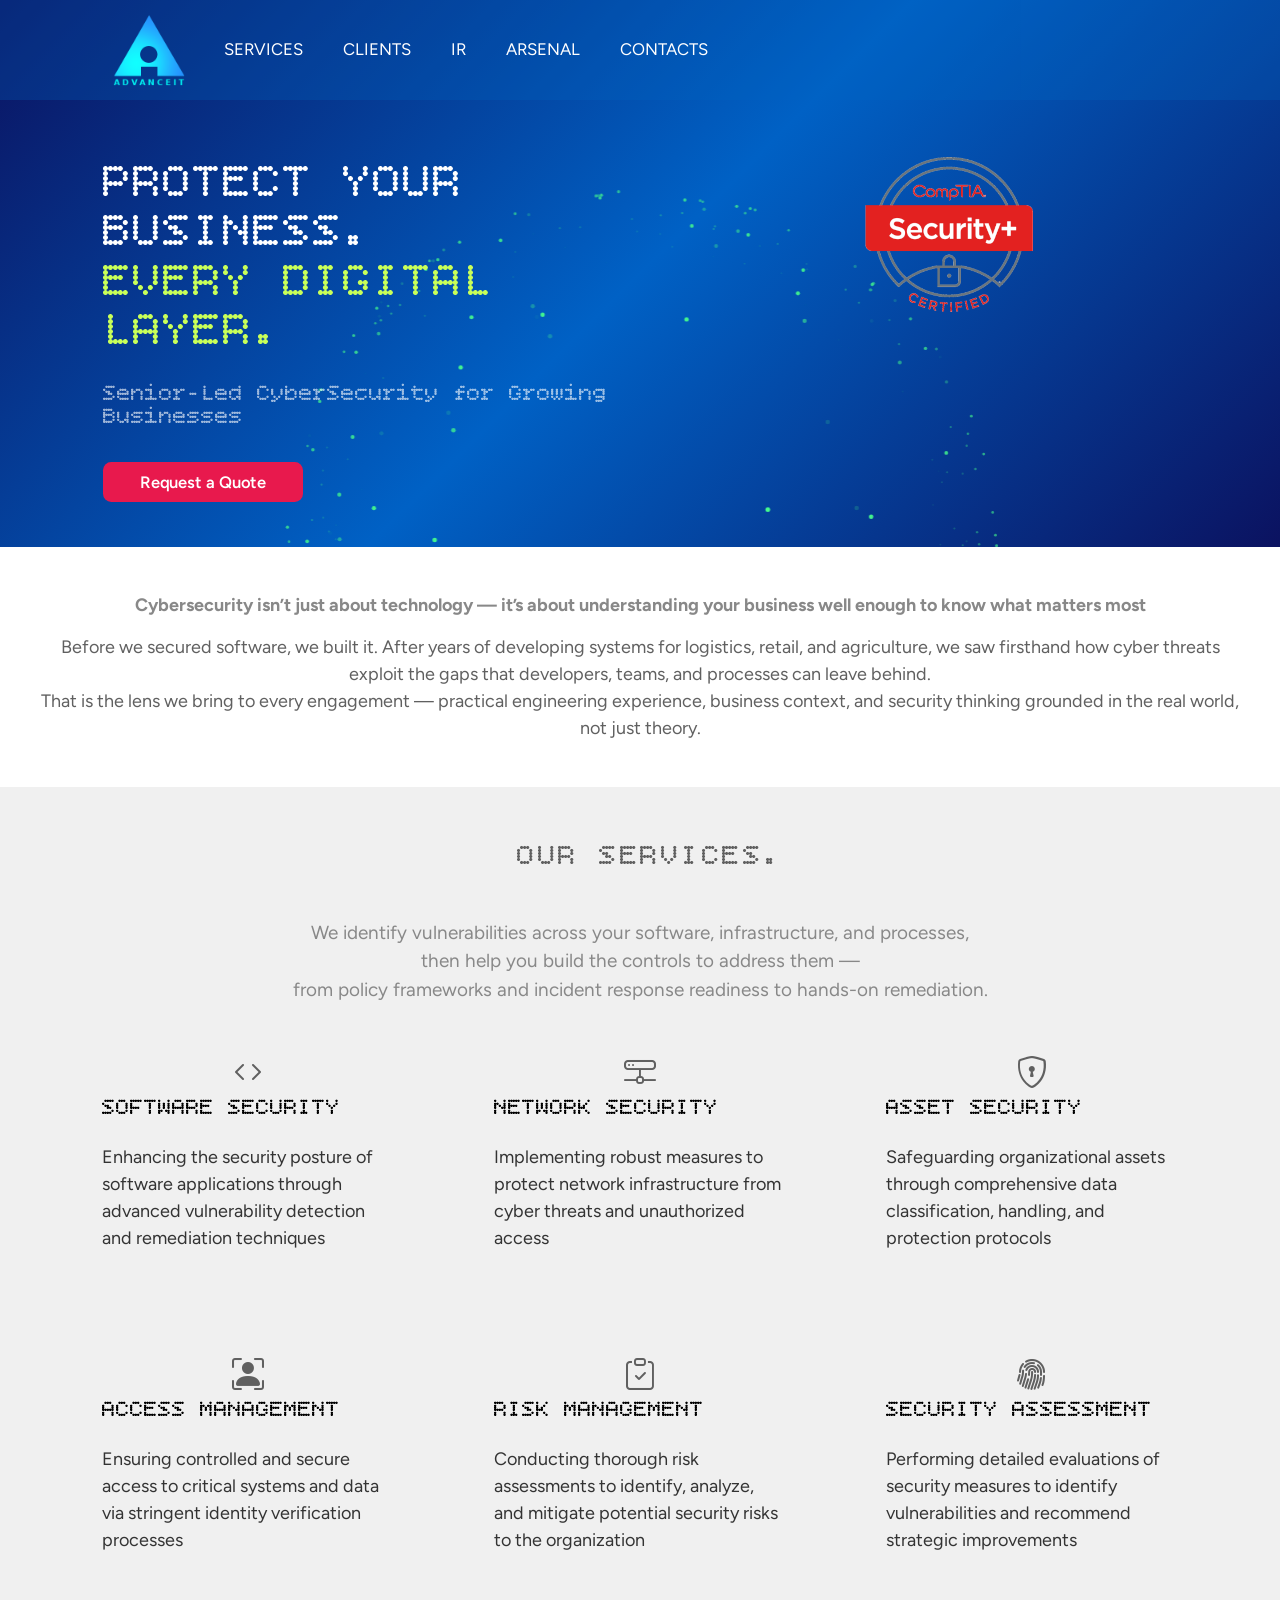
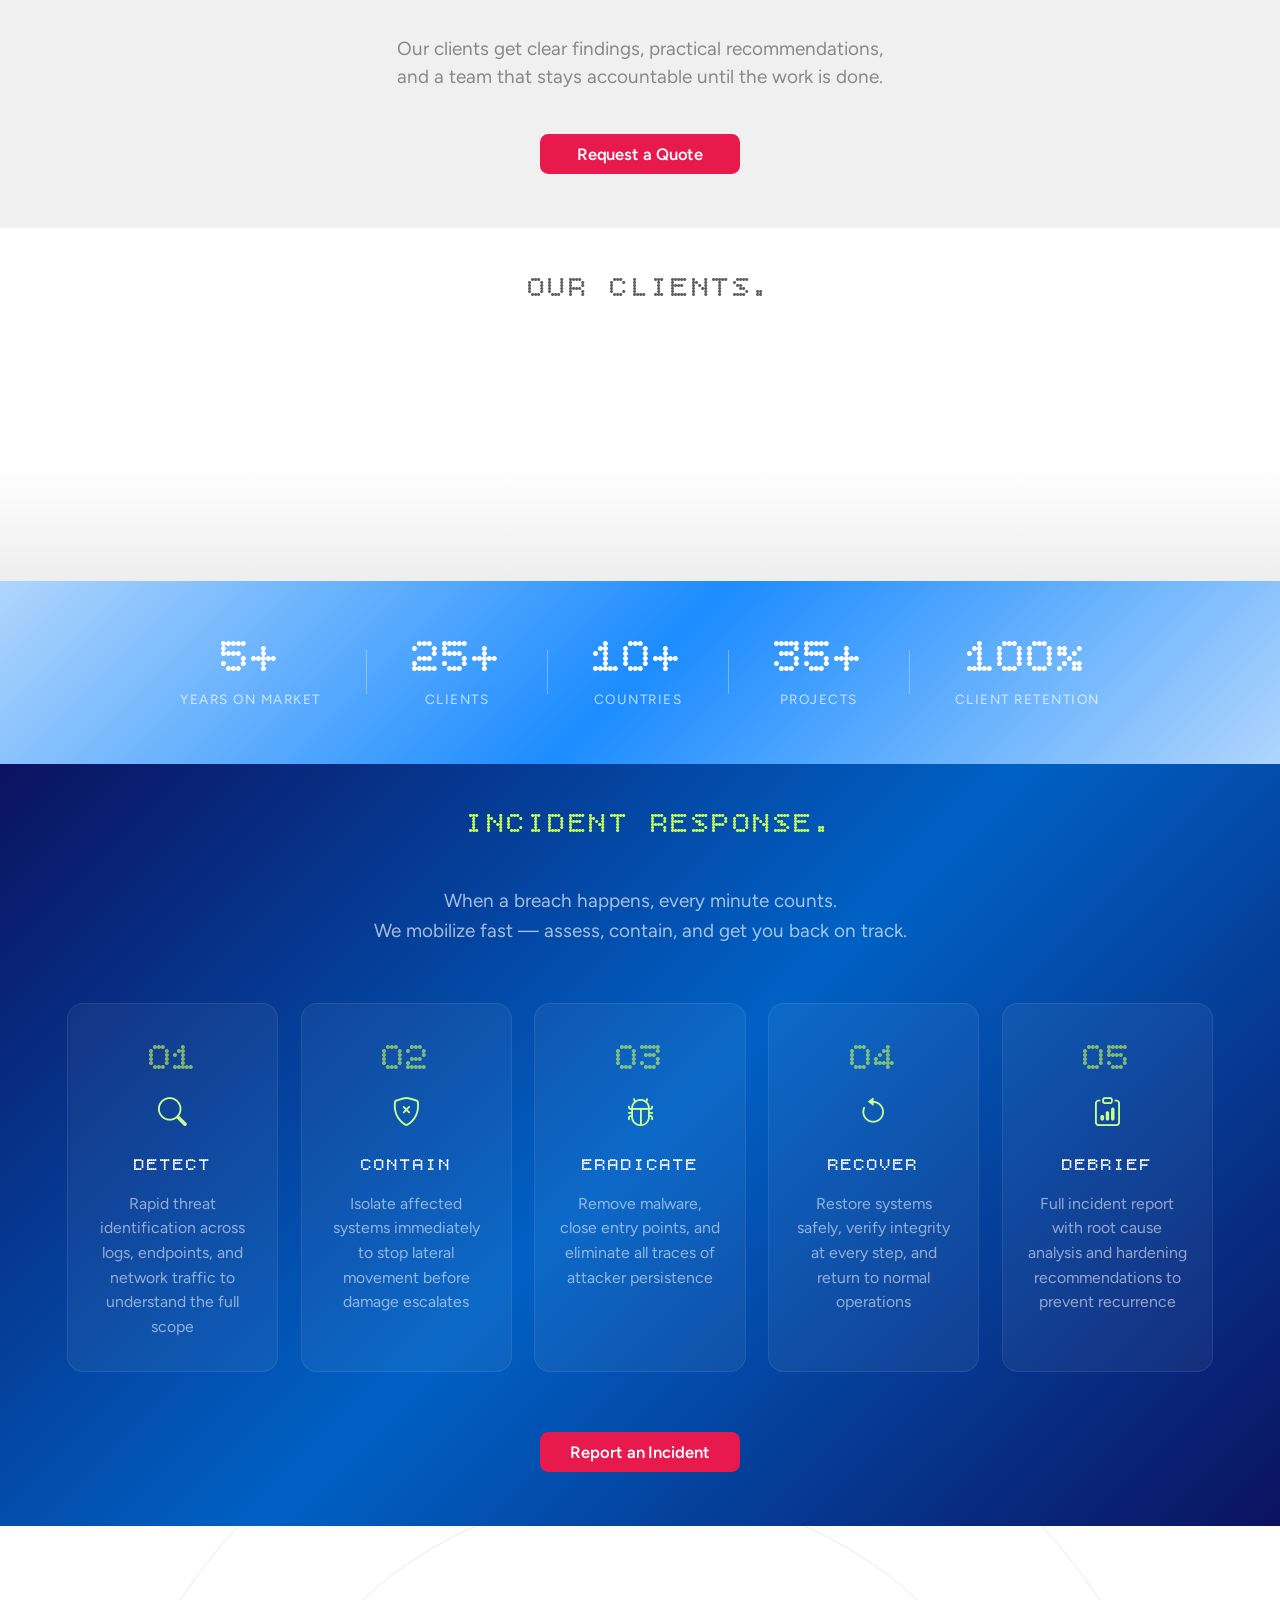
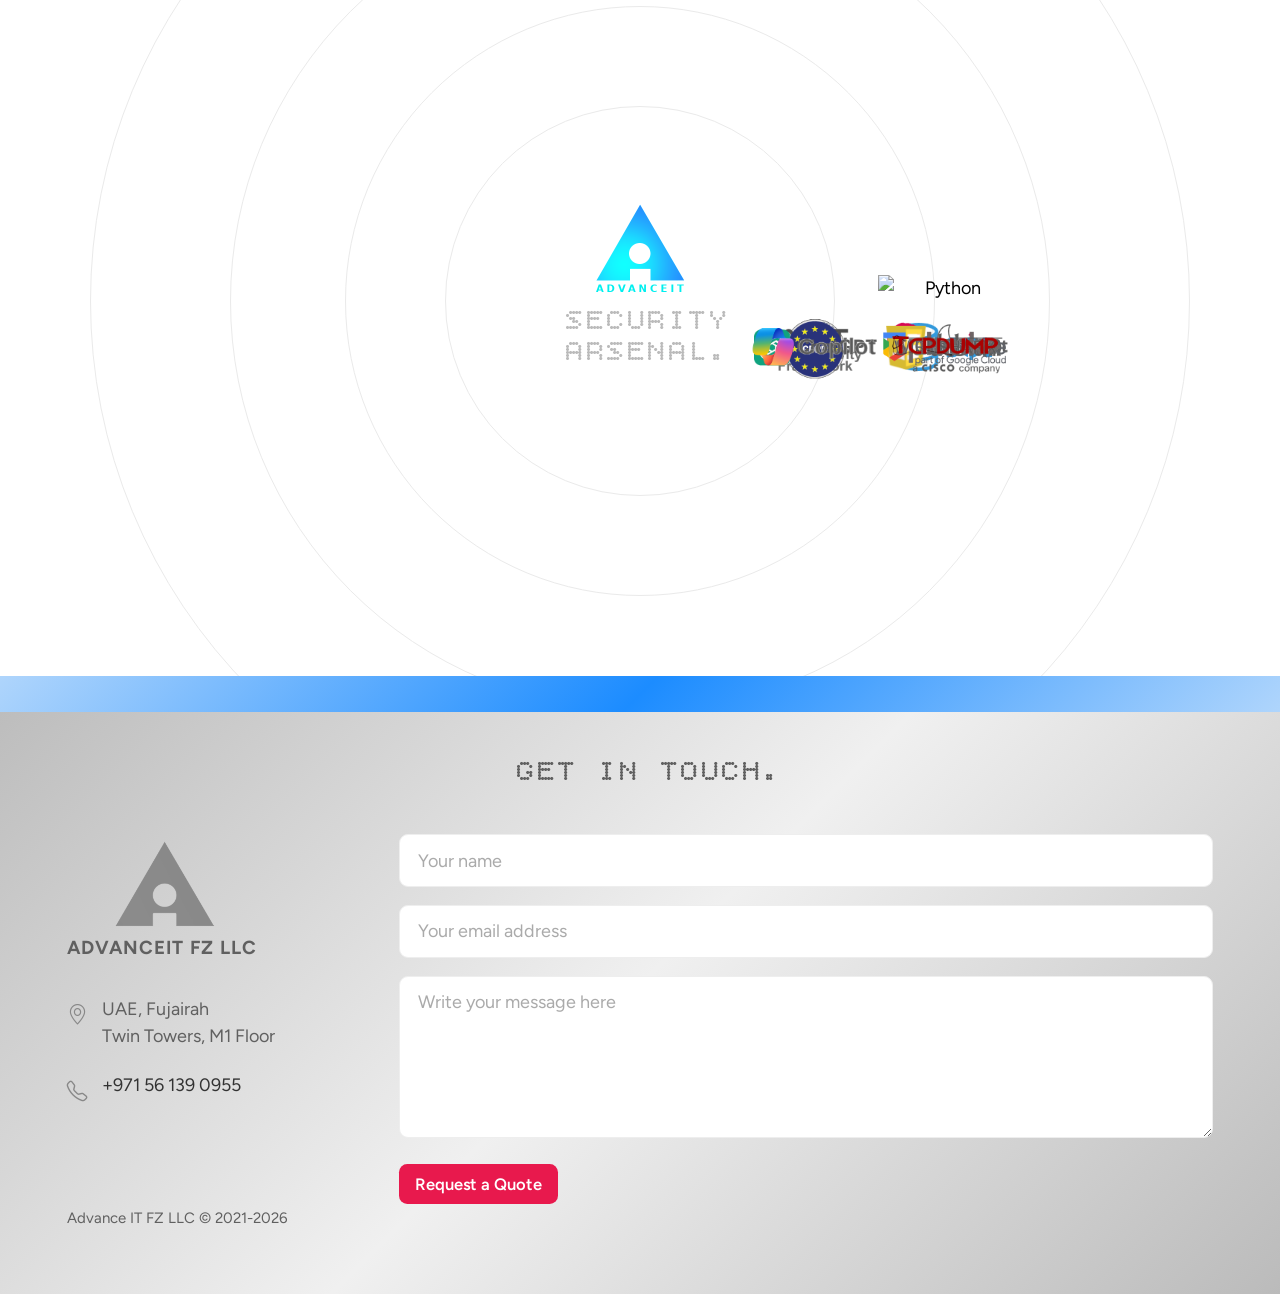
==== commit 1ec155e7: "Canvas" ====
--- a/index.html
+++ b/index.html
@@ -41,8 +41,7 @@
   <section id="section_main" aria-label="Hero">
     <div class="page-wrapper">
       <div class="ripple-bg" aria-hidden="true">
-        <canvas id="hero-canvas"></canvas>
-        <!--<span></span><span></span><span></span><span></span><span></span><span></span>-->
+        <canvas id="orb-canvas"></canvas>
       </div>
       <div class="page-background">
         <div class="content-wrapper">
--- a/css/styles.css
+++ b/css/styles.css
@@ -177,39 +177,16 @@
   z-index: 0;
 }
 
-.ripple-bg span {
+#orb-canvas {
   position: absolute;
-  top: 50%;
-  left: calc(50% - min(276px, 50vw - 5em));
-  width: 80px;
-  height: 80px;
-  margin-top: -40px;
-  margin-left: -40px;
-  border-radius: 50%;
-  border: 1px solid rgba(52, 166, 255, 0.15);
-  opacity: 0;
-  animation: ripple-out 9s linear infinite;
-}
-
-.ripple-bg span:nth-child(1) { animation-delay: 0s; }
-.ripple-bg span:nth-child(2) { animation-delay: 1.5s; }
-.ripple-bg span:nth-child(3) { animation-delay: 3s; }
-.ripple-bg span:nth-child(4) { animation-delay: 4.5s; }
-.ripple-bg span:nth-child(5) { animation-delay: 6s; }
-.ripple-bg span:nth-child(6) { animation-delay: 7.5s; }
-
-@keyframes ripple-out {
-  0%   { transform: scale(1);  opacity: 0.25; }
-  80%  { opacity: 0.06; }
-  100% { transform: scale(25); opacity: 0; }
-}
-
-
-#hero-canvas {
-  position: absolute;
-  inset: 0;
-  width: 100%;
+  top: 0;
+  bottom: 0;
+  left: 0;
+  right: 0;
+  max-width: var(--max-width);
+  margin: 0 auto;
   height: 100%;
+  pointer-events: none;
 }
 
 @media (prefers-reduced-motion: reduce) {
@@ -227,11 +204,10 @@
   align-items: center;
   max-width: var(--max-width);
   margin: 0 auto;
-  padding: 8.5em 1.5em 2.5em;
-    background-image: url(/static/img/mainbg2.png);
-    background-size: auto 100%;
+  padding: 7.5em 1.5em 2.5em;
+    background-image: url(/static/img/comptiap.png);
     background-repeat: no-repeat;
-    background-position: right 1.5em center;
+    background-position: right 20% top 150px;
     
 }
 
@@ -399,6 +375,7 @@
   line-height: 1.5;
   margin: 0 0 .5em;
   color: var(--mymiddlegray);
+  padding: 0 1.5em;
 }
 
 /* ── Section 2 — Services ────────────────────────────────── */
@@ -962,7 +939,7 @@
 @media (max-width: 915px) {
 
   .page-background .content-wrapper {
-    background-size: auto 80%;
+
   }
 }
 @media (max-width: 750px) {
@@ -993,7 +970,7 @@
 @media (max-width: 660px) {
   .page-background .content-wrapper {
     background-position: right 0px center;
-    background-size: auto 70%;
+
   }
 }
 
@@ -1017,7 +994,6 @@
 
   .page-background .content-wrapper {
     background-position: right -175px center;
-    background-size: auto 75%;
   }
   .hero-content {
   padding-left: 1em;
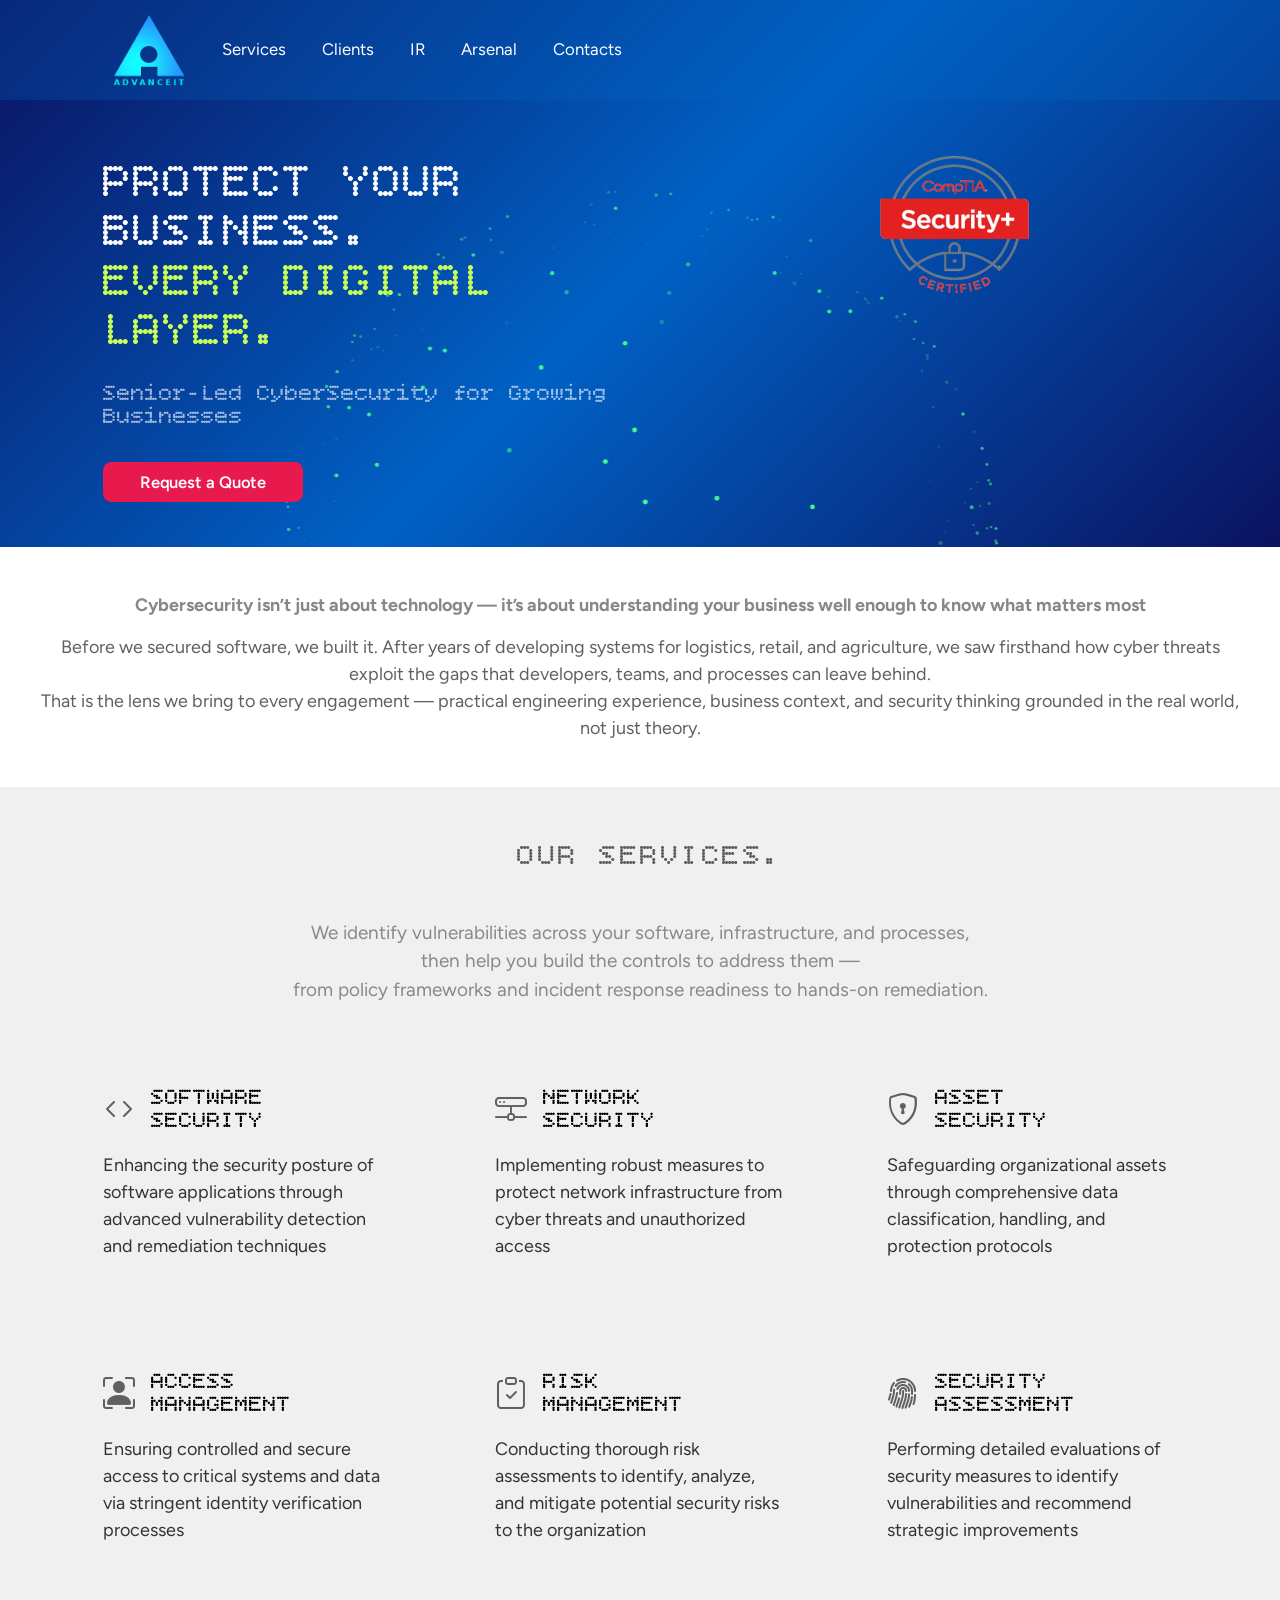
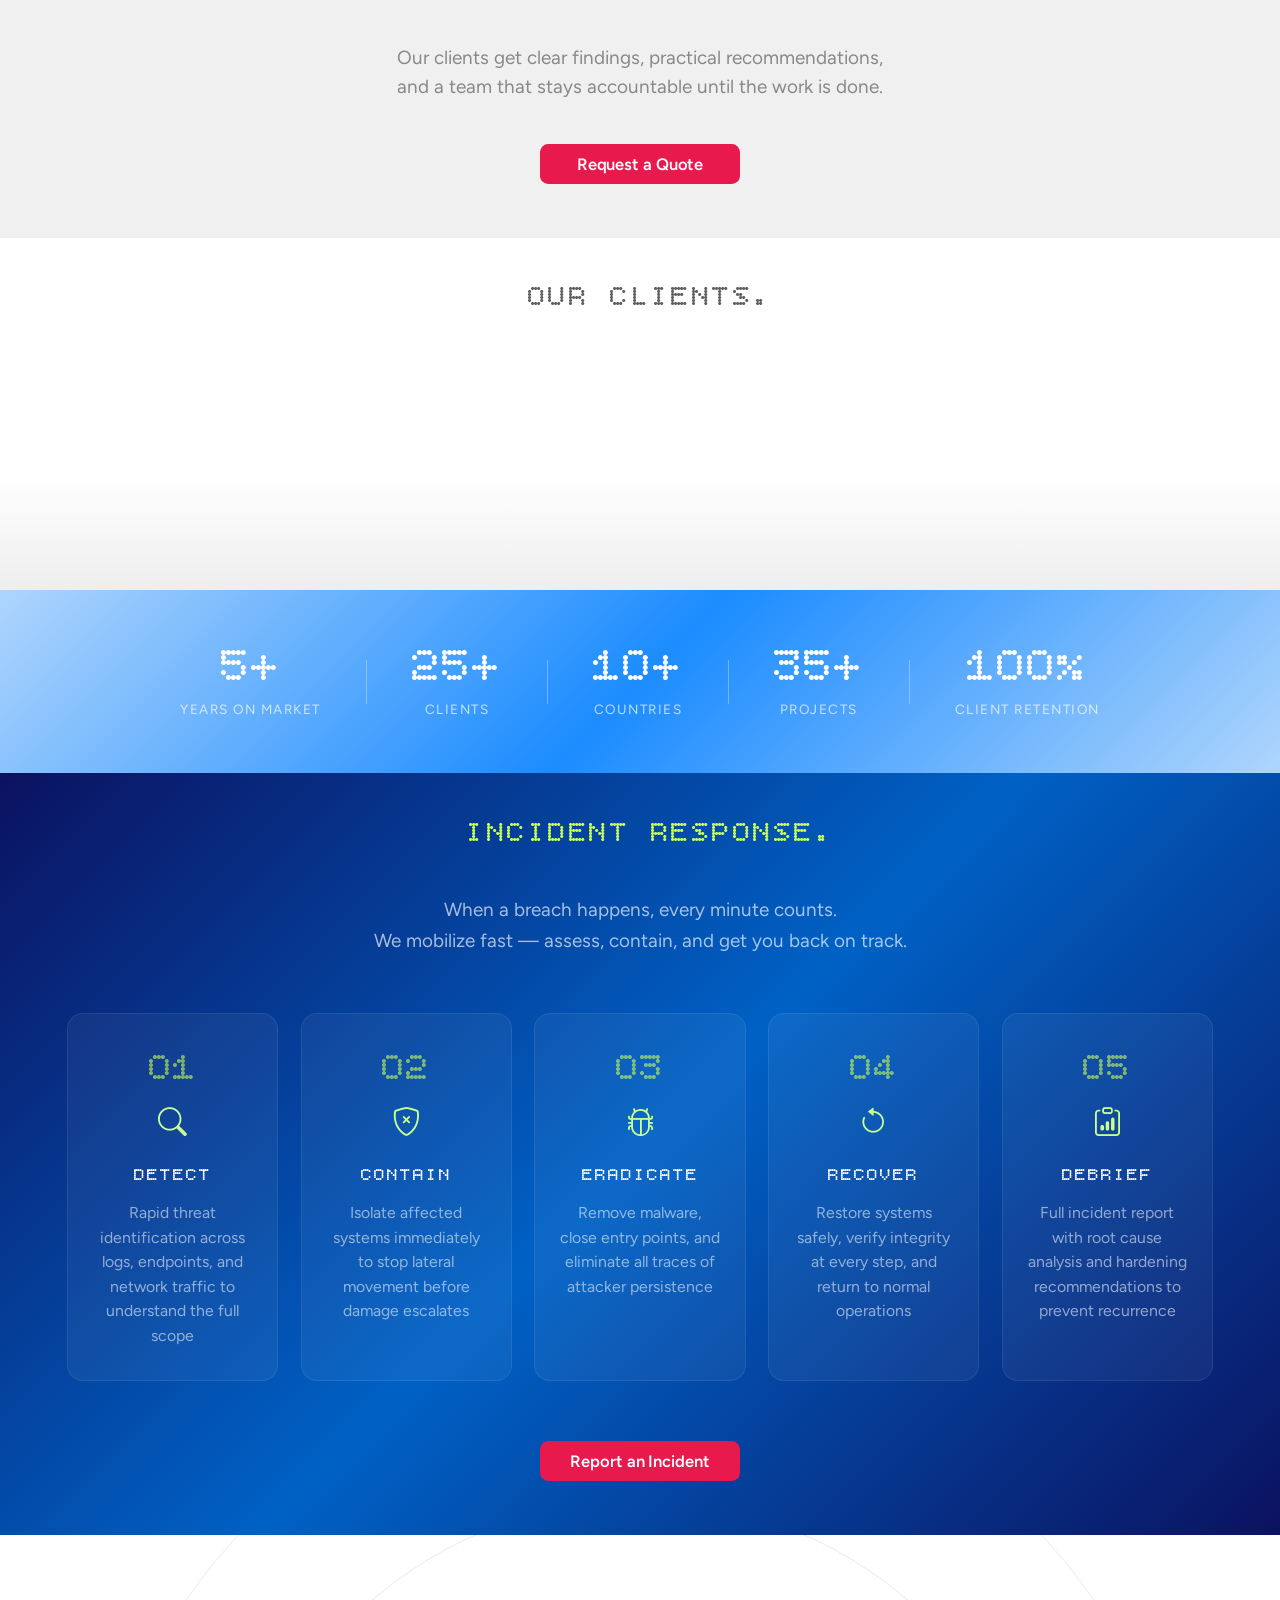
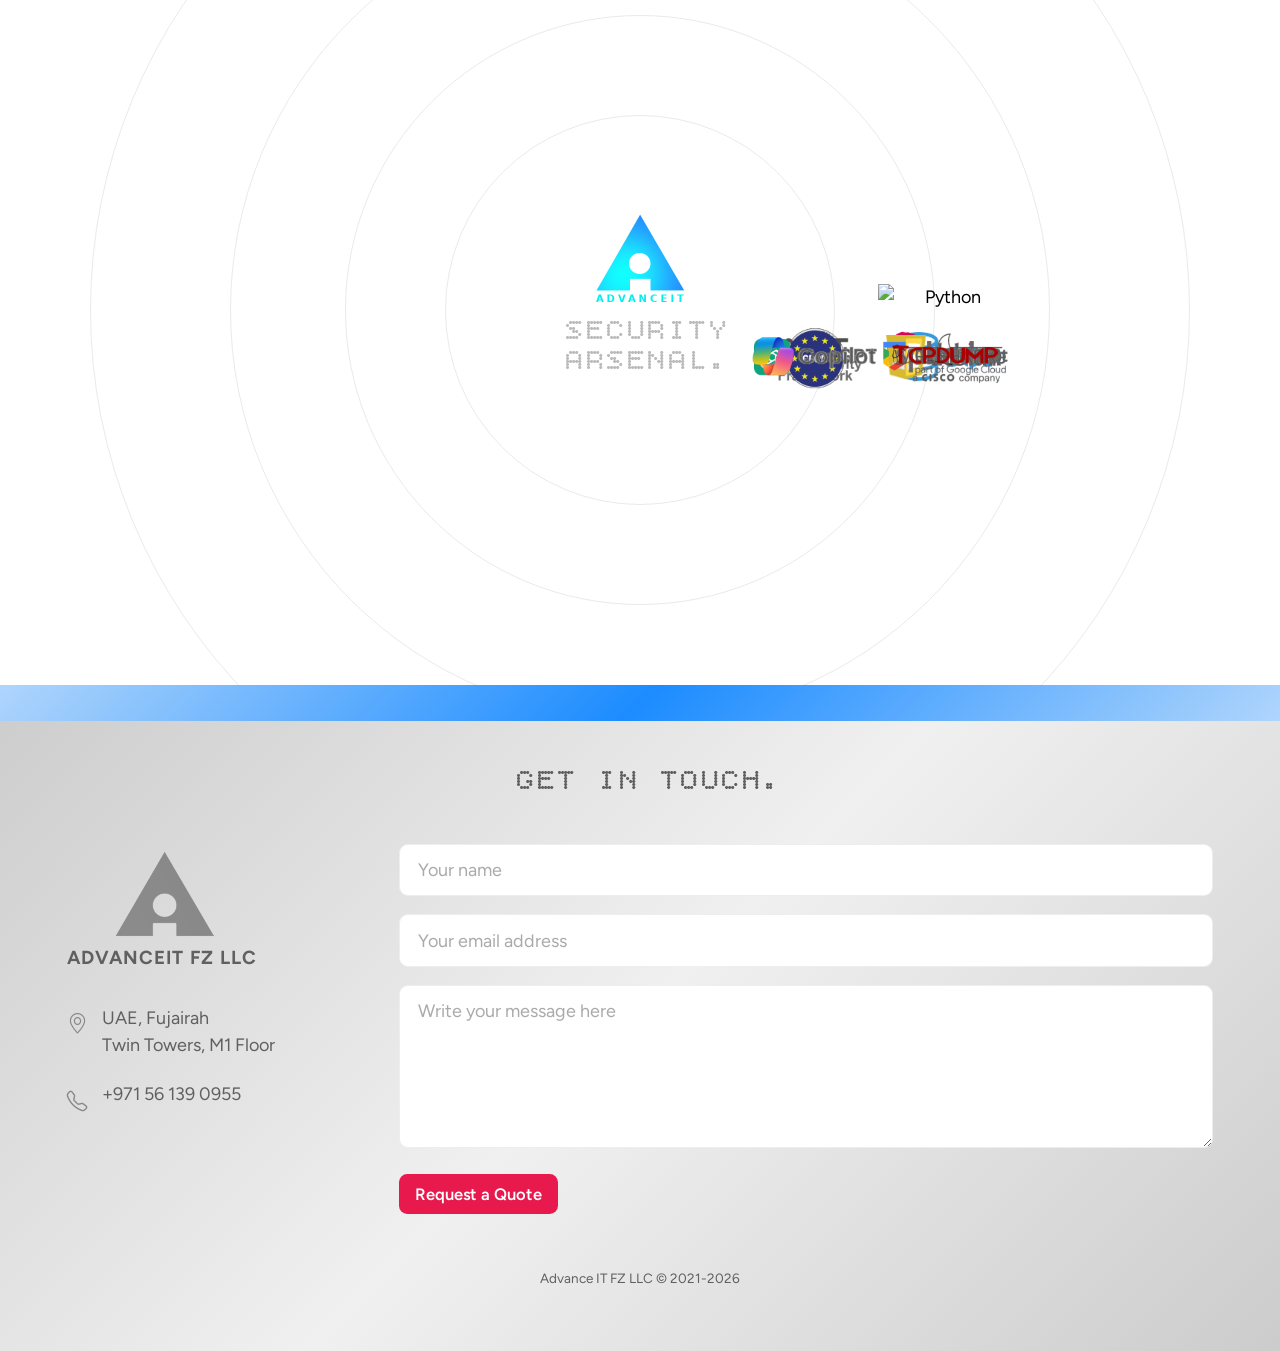
==== commit e6cb3f65: "Css bottom" ====
--- a/index.html
+++ b/index.html
@@ -262,7 +262,7 @@
           </div>
           <div class="contact-detail">
             <i class="bi bi-telephone" aria-hidden="true"></i>
-            <a href="tel:+971561390955">+971 56 139 0955</a>
+            <span>+971 56 139 0955</span>
           </div>
         </div>
 
@@ -280,7 +280,7 @@
         </div>
 
       </div>
-      <div id="footer"><small>Advance IT FZ LLC &copy; 2021-2026</div>
+      <div id="footer">Advance IT FZ LLC &copy; 2021-2026</div>
     </div>
   </section>
 
--- a/css/styles.css
+++ b/css/styles.css
@@ -61,11 +61,10 @@
   padding-bottom: 0em;
 }
 
-footer {
-  background-color: var(--blue-dark);
+#footer {
   text-align: center;
-  color: #fff;
-  padding: 0.5em;
+  padding: 0 1.5em 0;
+  font-size: 0.75rem;
 }
 
 /* ── Header / nav ────────────────────────────────────────── */
@@ -102,8 +101,8 @@
 #mmenulogo {
   display: none;
   align-items: center;
-  color: var(--myblue);
-  background-color: var(--blue-dark);
+  color: #003b8f;
+  background-color: #006fdf;
   border: none;
   padding: .25em .5em;
   border-radius: .25em;
@@ -123,8 +122,8 @@
   font-size: .93em;
   font-weight: 400;
   position: relative;
-  margin: 0 20px;
-  text-transform: uppercase;
+  margin: 0 18px;
+
 }
 
 #mmenu li a,
@@ -393,10 +392,10 @@
 .services-list {
   display: grid;
   grid-template-columns: repeat(auto-fit, minmax(280px, 365px));
-  gap: 1.5rem;
+  gap: 1rem 1.5rem;
   justify-content: center;
   list-style: none;
-  padding: 0 0 2.5em;
+  padding: 2em 0 2.5em;
   margin: 0;
 }
 
@@ -405,14 +404,17 @@
   padding: 2em;
   text-align: left;
   transition: transform 500ms ease-out;
+  display: grid;
+  grid-template-columns: auto 1fr;
+  align-items: center;
+  column-gap: 0.6em;
+  border-radius: 16px;
+  border: #f0f0f0 1px solid;
 }
 
 .serv .serv-icon {
-  text-align: center;
-  width: 100%;
   display: flex;
   align-items: center;
-  justify-content: center;
 }
 
 .serv .serv-icon i {
@@ -432,23 +434,24 @@
 
 .serv:hover .serv-icon i {
   color: var(--blue-navbut);
-  background: var(--contrast-color);
+
 }
 
 .serv:hover .serv-title {
-  color: var(--accent-color);
+  color: var(--blue-navbut);
 }
 
 .serv-title {
     font-size: 1.3em;
     font-weight: 400;
     line-height: 1;
-    padding-bottom: 1em;
+    padding: 0 0 0 0.25em;
     text-align: left;
     font-family: 'Bitcount Single', monospace;
     color: #000000;
     margin: 0;
     text-transform: uppercase;
+    word-spacing: 100px;
 }
 
 .serv-text {
@@ -456,15 +459,17 @@
   line-height: 1.5;
   color: #333;
   margin: 0;
+  grid-column: 1 / -1;
+  padding: 1em 0 1em;
 }
 
 .serv::before {
   position: absolute;
   content: "";
   inset: auto 0 0 0;
-  border-bottom: 20px solid #eaeaea;
-  border-bottom-left-radius: 20px;
-  border-bottom-right-radius: 20px;
+  border-bottom: 16px solid #eee;
+  border-bottom-left-radius: 16px;
+  border-bottom-right-radius: 16px;
   transform: scaleX(0);
   transition: transform 400ms ease-out;
   will-change: transform;
@@ -477,6 +482,8 @@
 .serv:hover {
   transform: translateY(-10px);
   cursor: pointer;
+  background: rgba(255,255,255,.2);
+  border-color: #e5e5e5;
 }
 
 .ous {
@@ -804,7 +811,7 @@
 /* ── Section — Contacts & Form ───────────────────────────── */
 
 .section-contact {
-  background: linear-gradient(135deg, #bbb 0%, #f0f0f0 50%, #bbb 100%);
+  background: linear-gradient(135deg, #ccc 0%, #f0f0f0 50%, #ccc 100%);
   color: var(--mygray);
 }
 
@@ -850,12 +857,12 @@
   align-items: flex-start;
   gap: .75em;
   margin-bottom: 1.25em;
-  font-size: 1em;
+  font-size: 1rem;
   line-height: 1.5;
 }
 
 .contact-detail i {
-  font-size: 1.15em;
+  font-size: 1.15rem;
   color: var(--mymiddlegray);
   margin-top: .18em;
   flex-shrink: 0;
@@ -868,6 +875,7 @@
 
 .contact-form-wrap {
   flex: 1;
+  padding-bottom: 3em;
 }
 
 .contact-form-wrap form {
@@ -952,8 +960,9 @@
     left: 0;
     right: 0;
     flex-direction: column;
-    background-color: #366dc7;
-    padding: .5em 1.5em 1em;
+    background-color: #0061c5;
+    padding: 0em 1.5em 0em;
+    margin: 0 1.5em;
     
   }
 
@@ -964,6 +973,11 @@
   #mmenu li {
     margin: 0;
     padding: 12px 0;
+  }
+  #mmenu.open li {
+    margin: 0;
+    padding: 10px 0;
+    border-bottom: #006fdf 1px solid;
   }
 
 }
